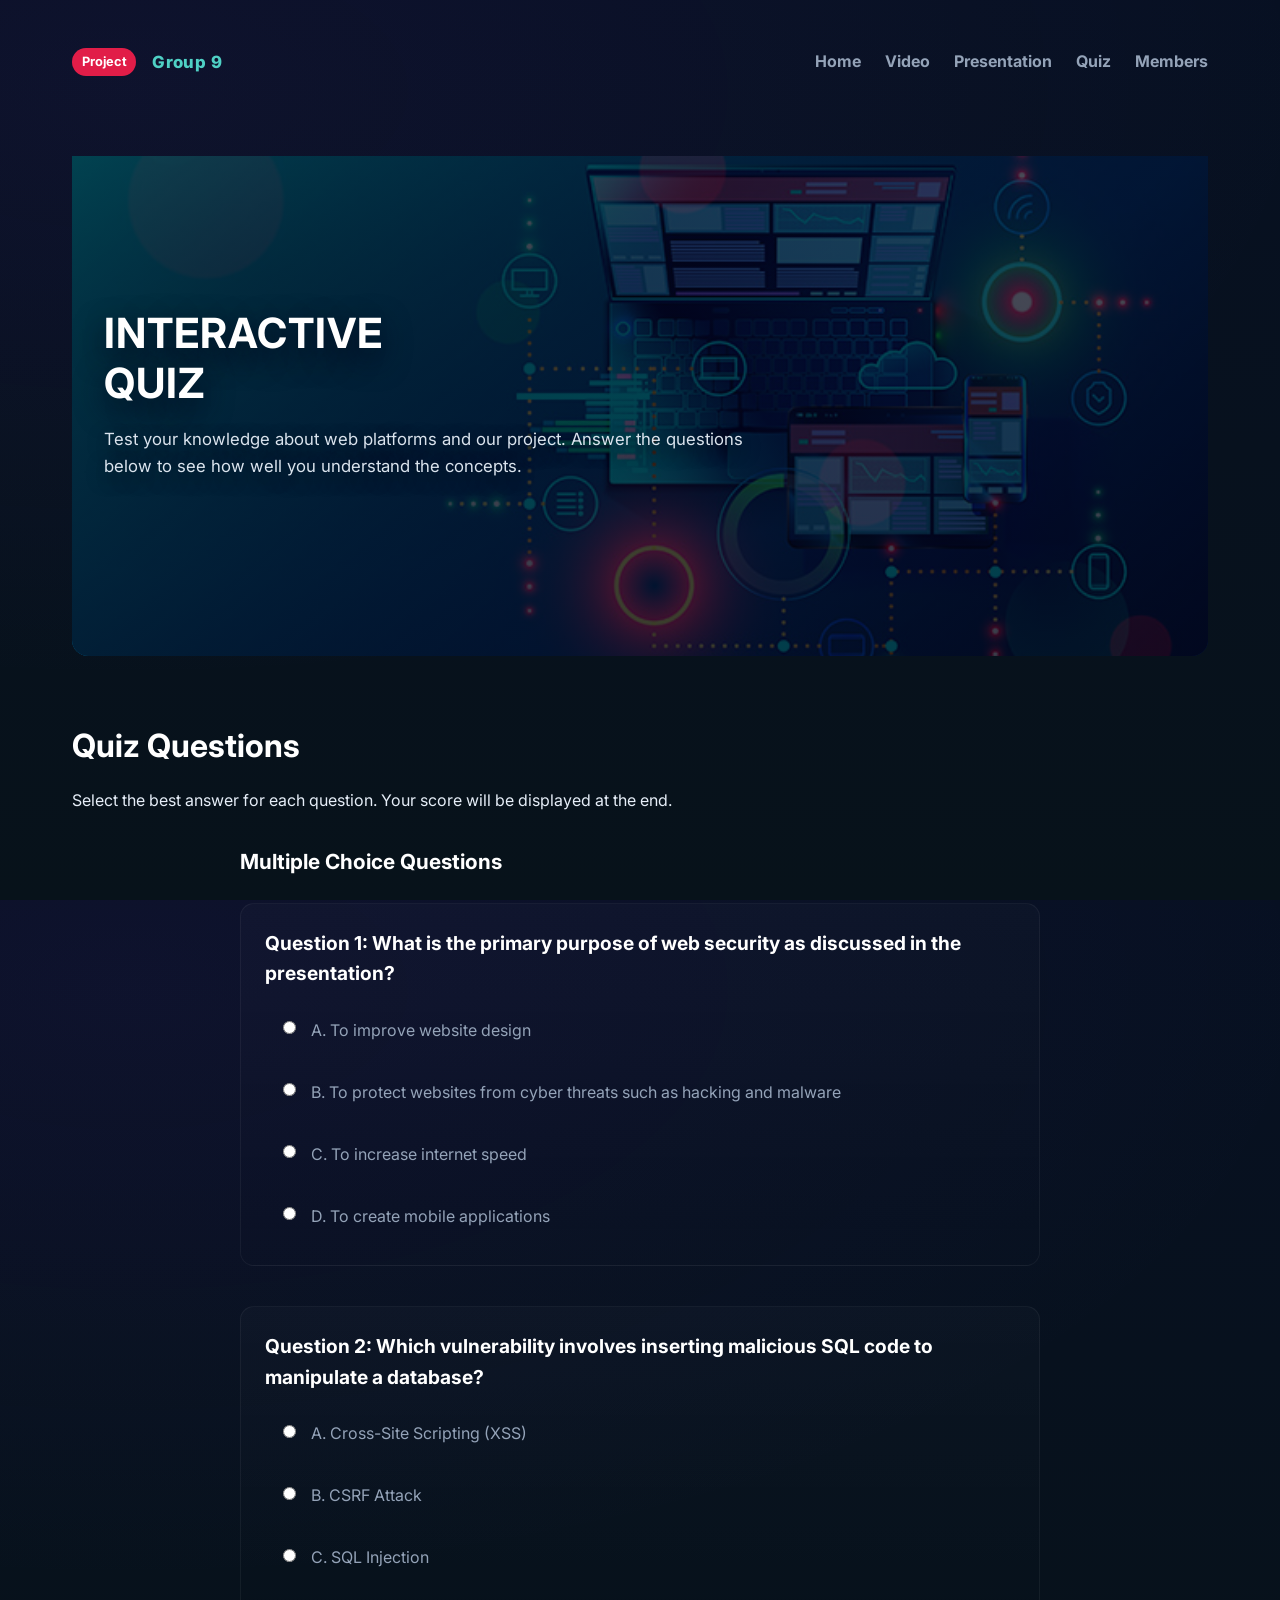
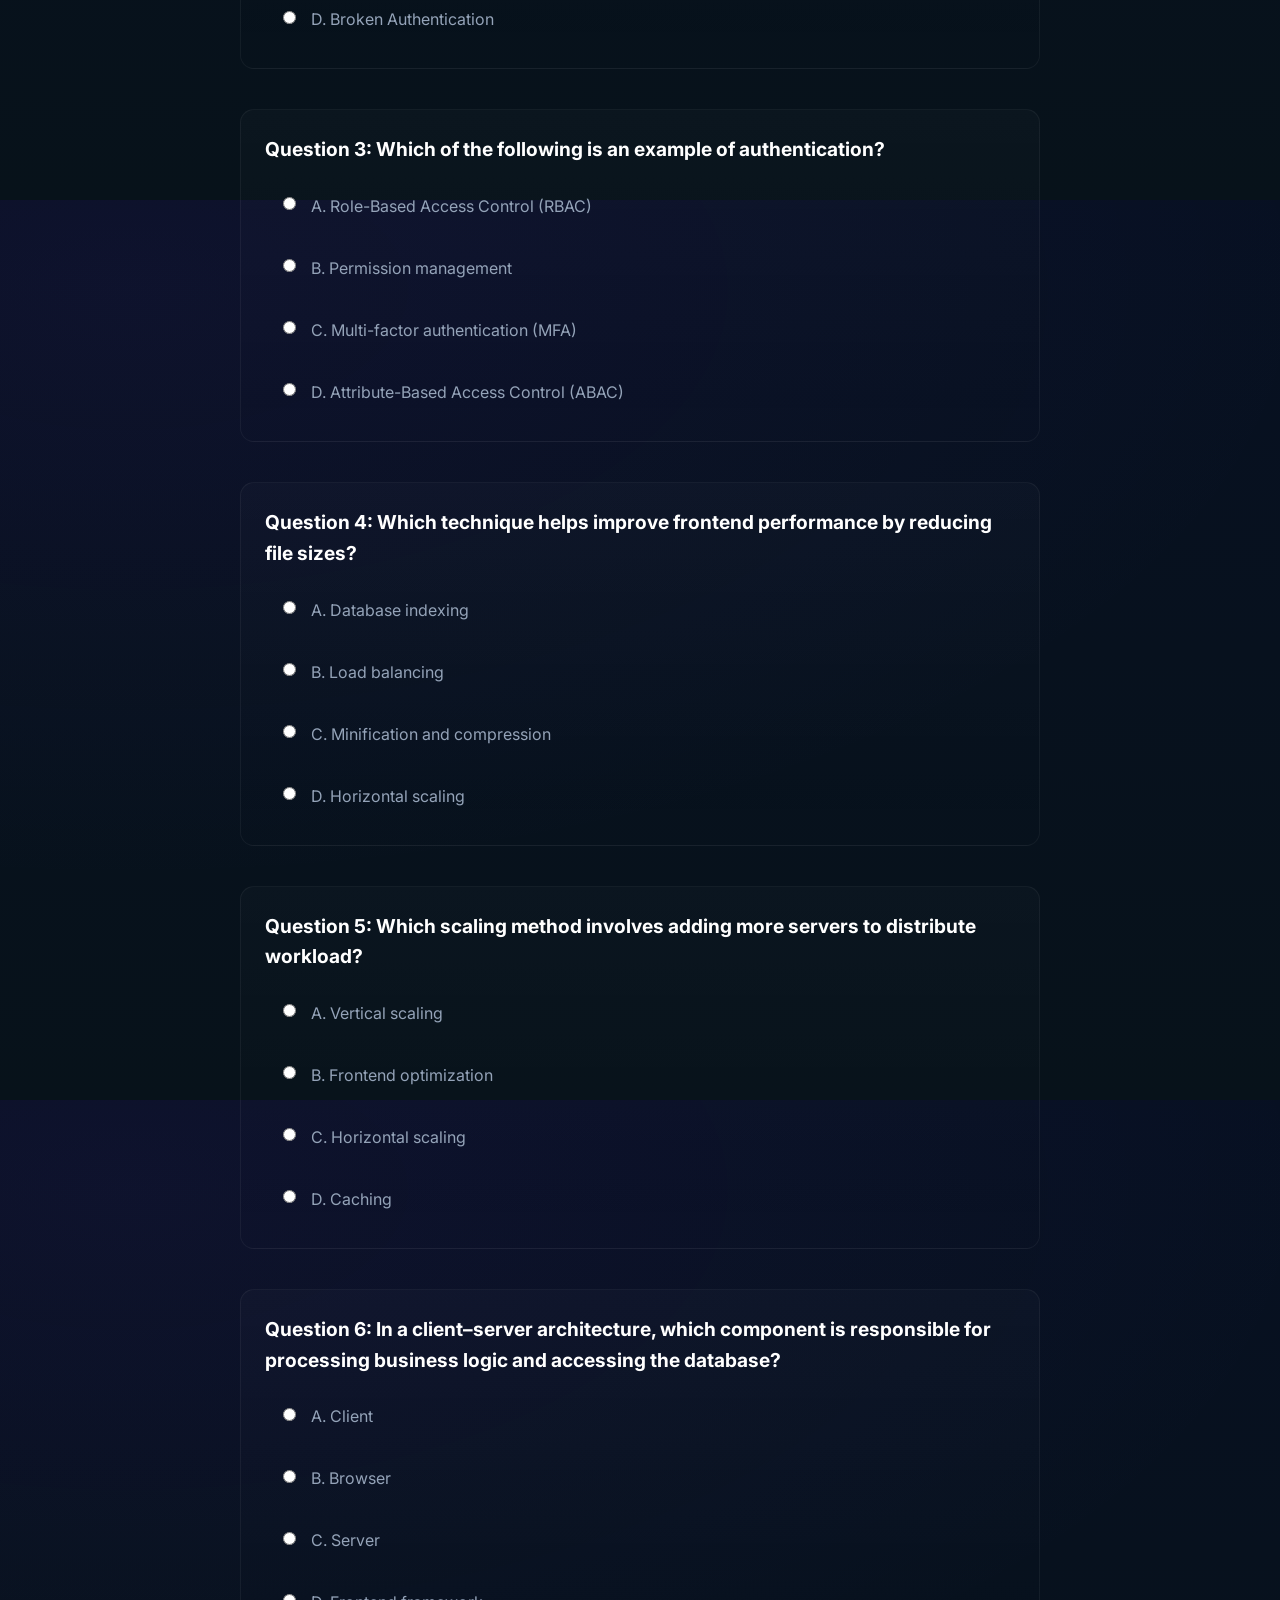
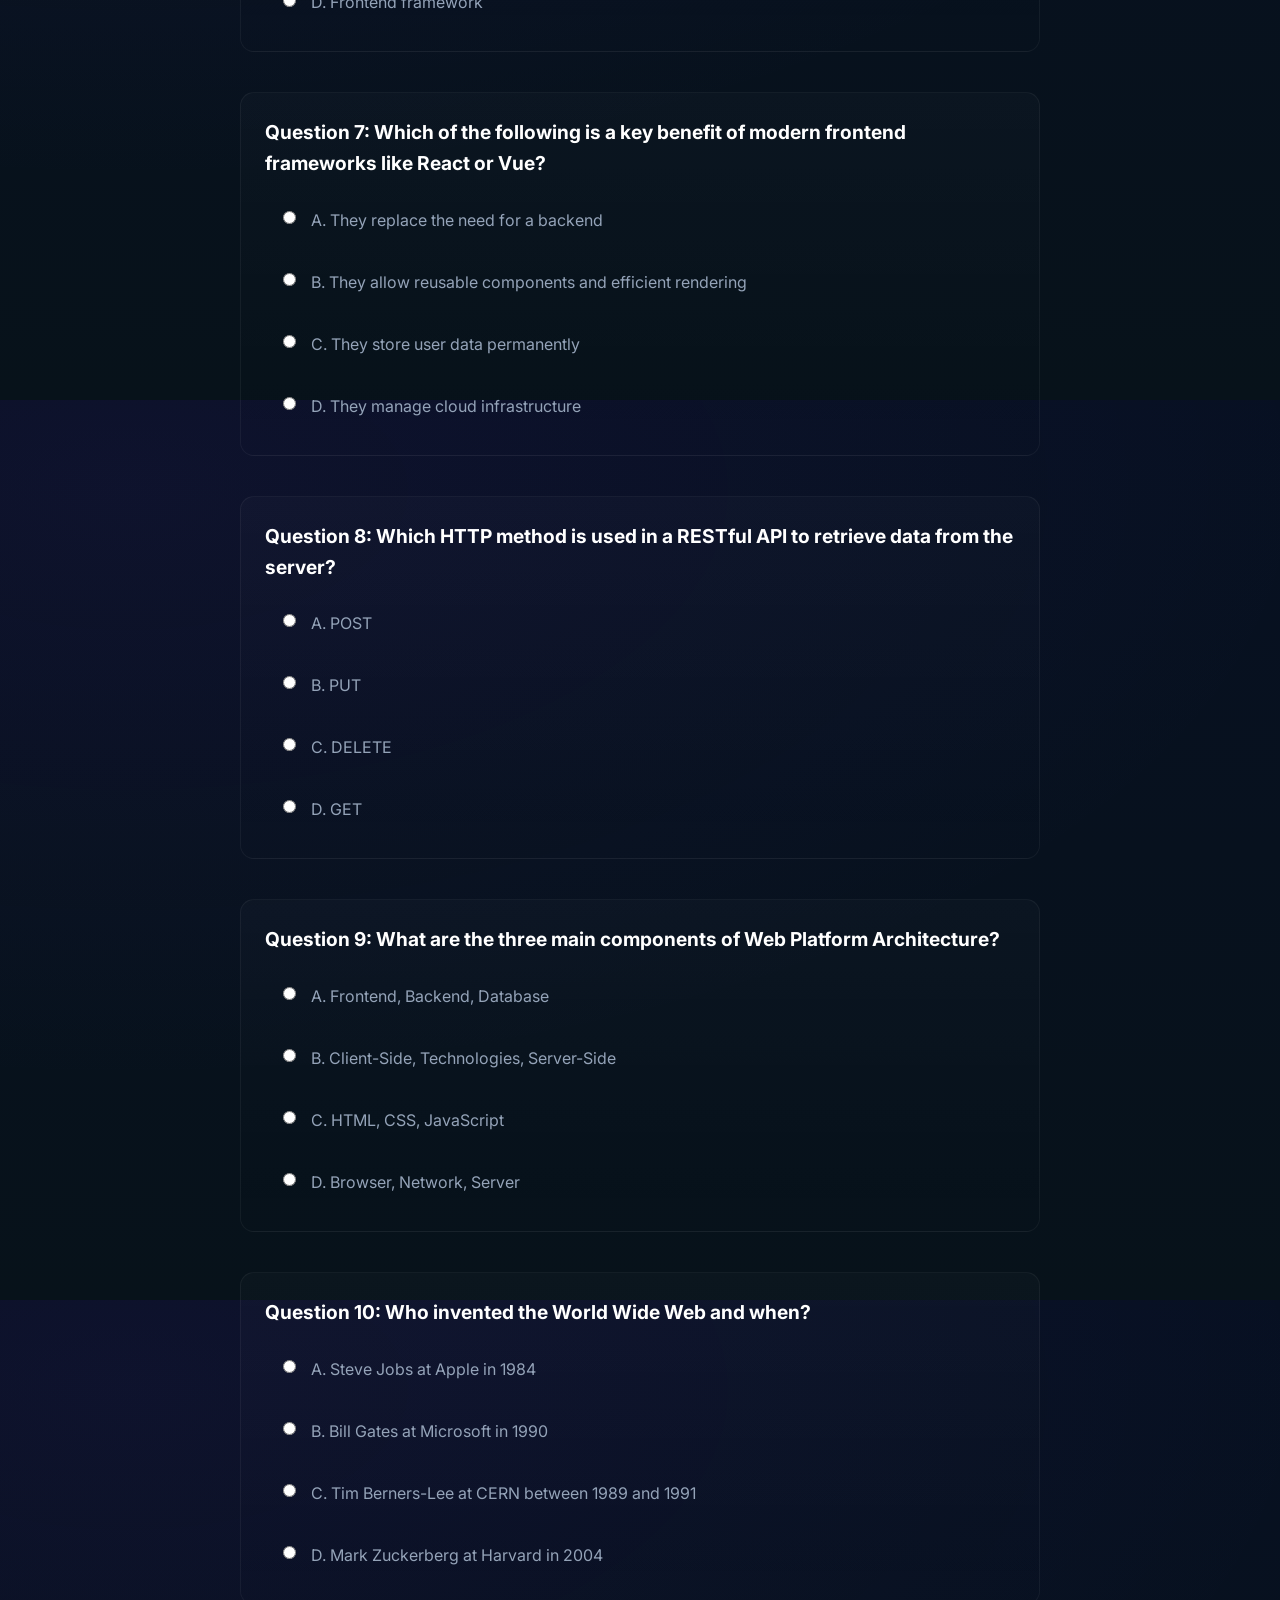
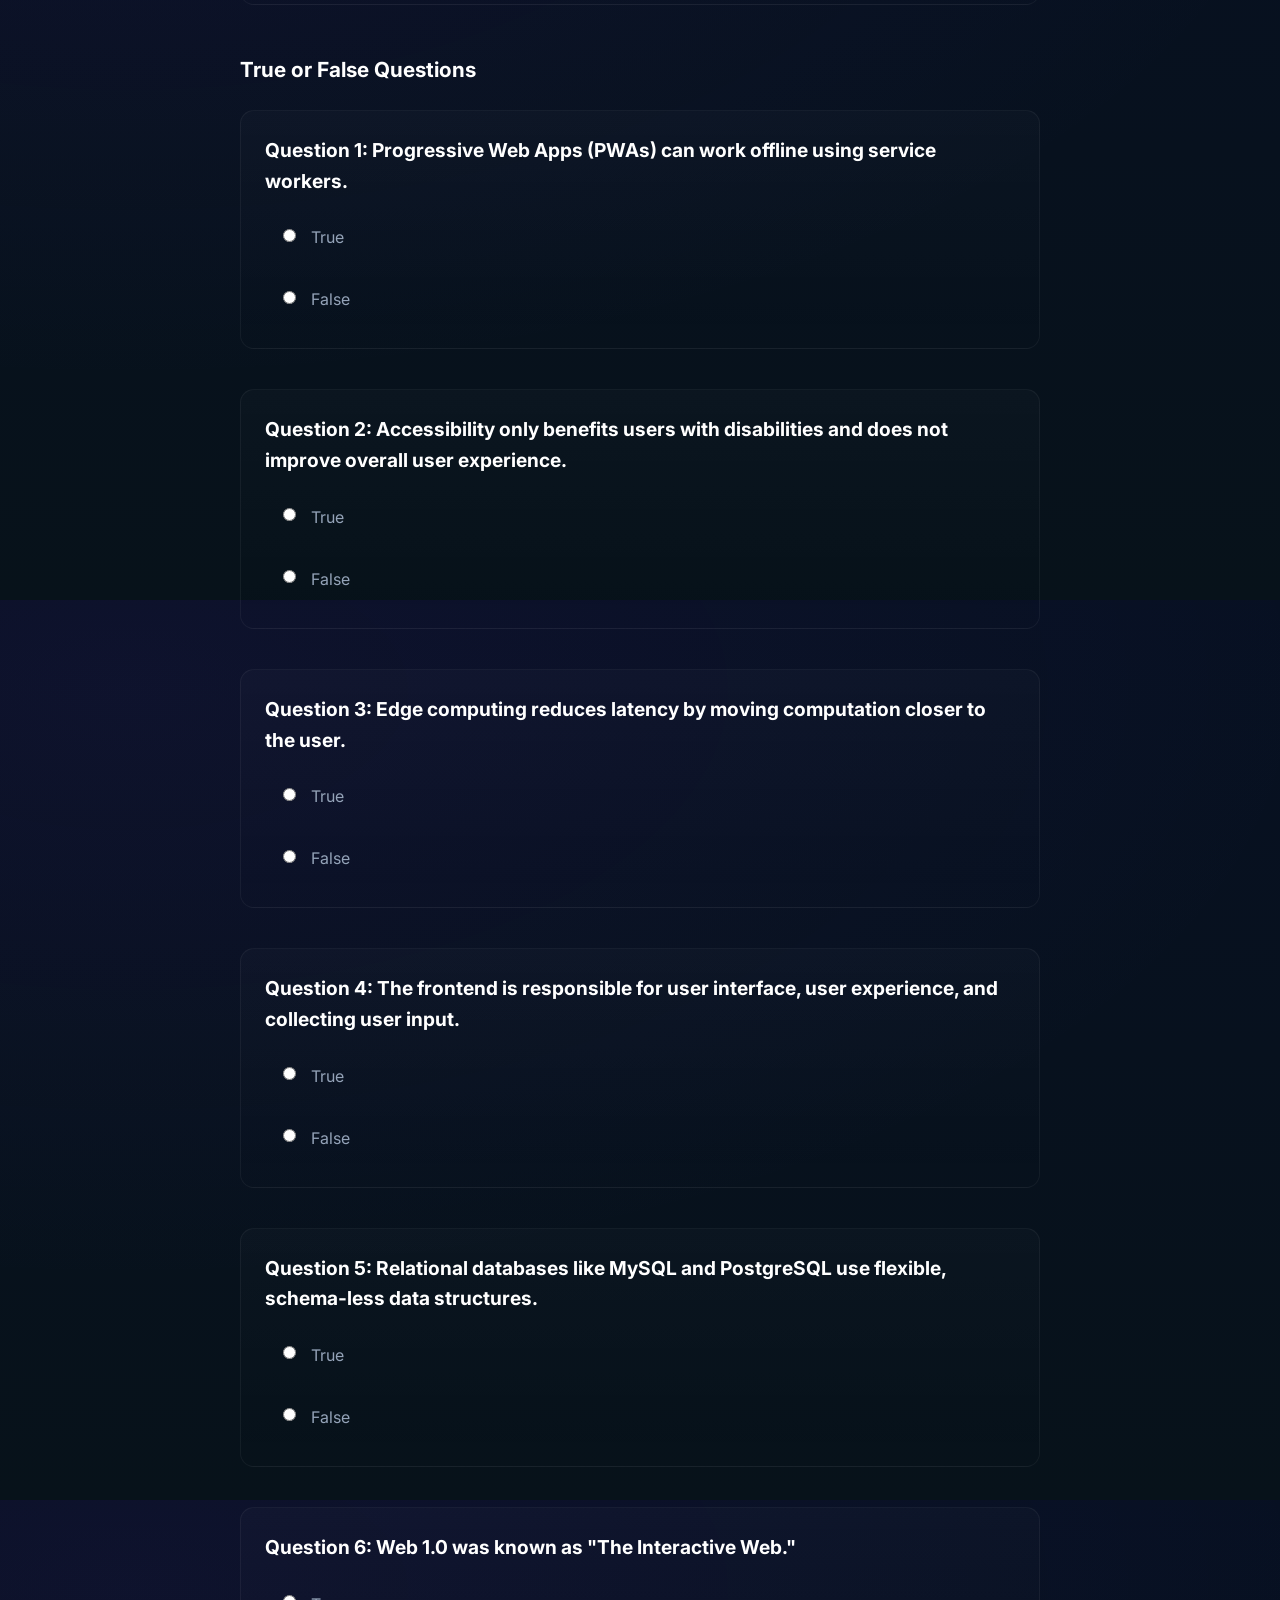
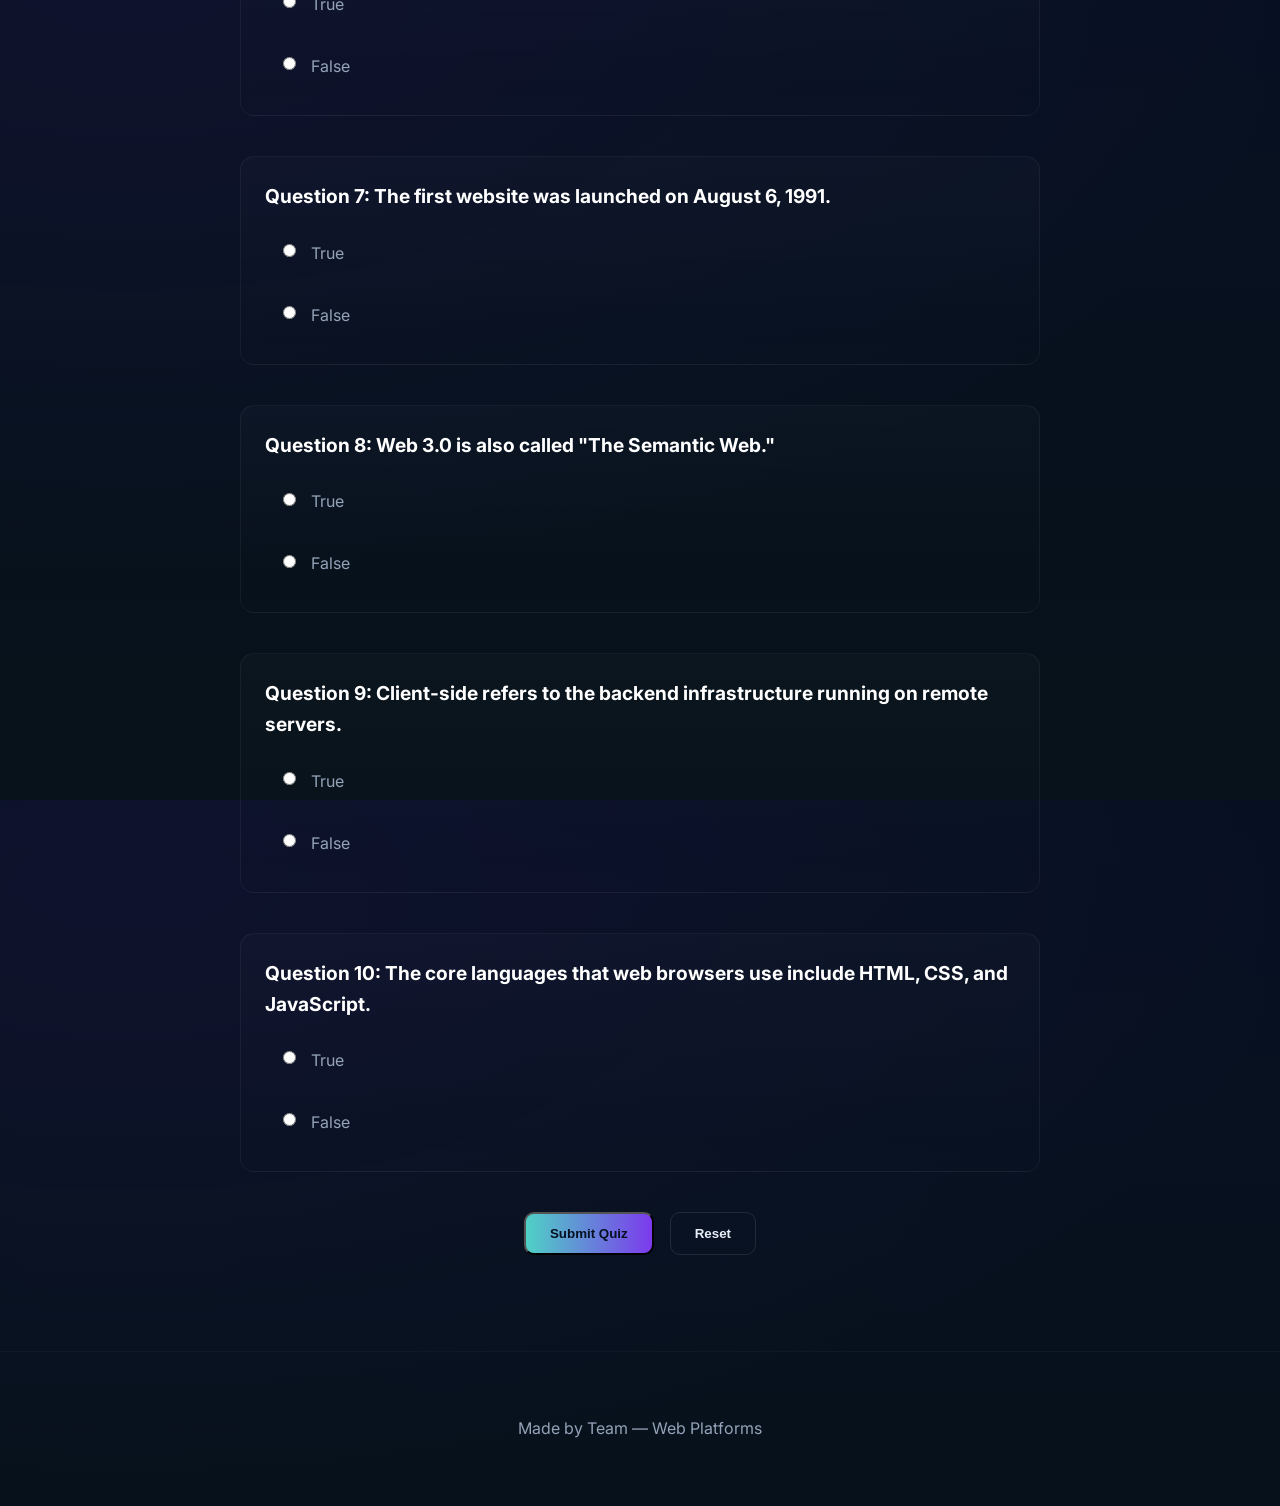
==== quiz.html @ ed0871a2 "Update homepage video" ====
<!doctype html>
<html lang="en">
<head>
  <meta charset="utf-8">
  <meta name="viewport" content="width=device-width,initial-scale=1">
  <title>Quiz — Web Platforms</title>
  <link href="https://fonts.googleapis.com/css2?family=Inter:wght@300;400;700;800&display=swap" rel="stylesheet">
  <link rel="stylesheet" href="style.css">
</head>
<body>
  <header class="topbar">
    <div class="container topbar-inner">
      <div class="brand">
        <span class="ribbon">Project</span>
        <div class="logo">Group 9</div>
      </div>
      <nav class="main-nav">
        <a href="index.html">Home</a>
        <a href="video.html">Video</a>
        <a href="report.html">Presentation</a>
        <a href="Quiz.html">Quiz</a>
        <a href="index.html#presentation">Members</a>
      </nav>
    </div>
  </header>

  <main class="container">
    <section class="hero" id="quiz">
      <div class="hero-overlay"></div>
      <div class="container hero-inner">
        <div class="hero-content">
          <h1>INTERACTIVE<br>QUIZ</h1>
          <p class="lead">Test your knowledge about web platforms and our project. Answer the questions below to see how well you understand the concepts.</p>
        </div>
      </div>
    </section>

    <section class="quiz-section container" style="padding:4rem 0">
      <h2>Quiz Questions</h2>
      <p class="muted">Select the best answer for each question. Your score will be displayed at the end.</p>

      <form id="quizForm" class="quiz-form">
        <h3 style="color:#fff;margin-bottom:1.5rem;font-size:1.3rem">Multiple Choice Questions</h3>
        
        <div class="quiz-question">
          <h3>Question 1: What is the primary purpose of web security as discussed in the presentation?</h3>
          <div class="quiz-options">
            <label class="quiz-option">
              <input type="radio" name="q1" value="a" required>
              <span>A. To improve website design</span>
            </label>
            <label class="quiz-option">
              <input type="radio" name="q1" value="b">
              <span>B. To protect websites from cyber threats such as hacking and malware</span>
            </label>
            <label class="quiz-option">
              <input type="radio" name="q1" value="c">
              <span>C. To increase internet speed</span>
            </label>
            <label class="quiz-option">
              <input type="radio" name="q1" value="d">
              <span>D. To create mobile applications</span>
            </label>
          </div>
        </div>

        <div class="quiz-question">
          <h3>Question 2: Which vulnerability involves inserting malicious SQL code to manipulate a database?</h3>
          <div class="quiz-options">
            <label class="quiz-option">
              <input type="radio" name="q2" value="a" required>
              <span>A. Cross-Site Scripting (XSS)</span>
            </label>
            <label class="quiz-option">
              <input type="radio" name="q2" value="b">
              <span>B. CSRF Attack</span>
            </label>
            <label class="quiz-option">
              <input type="radio" name="q2" value="c">
              <span>C. SQL Injection</span>
            </label>
            <label class="quiz-option">
              <input type="radio" name="q2" value="d">
              <span>D. Broken Authentication</span>
            </label>
          </div>
        </div>

        <div class="quiz-question">
          <h3>Question 3: Which of the following is an example of authentication?</h3>
          <div class="quiz-options">
            <label class="quiz-option">
              <input type="radio" name="q3" value="a" required>
              <span>A. Role-Based Access Control (RBAC)</span>
            </label>
            <label class="quiz-option">
              <input type="radio" name="q3" value="b">
              <span>B. Permission management</span>
            </label>
            <label class="quiz-option">
              <input type="radio" name="q3" value="c">
              <span>C. Multi-factor authentication (MFA)</span>
            </label>
            <label class="quiz-option">
              <input type="radio" name="q3" value="d">
              <span>D. Attribute-Based Access Control (ABAC)</span>
            </label>
          </div>
        </div>

        <div class="quiz-question">
          <h3>Question 4: Which technique helps improve frontend performance by reducing file sizes?</h3>
          <div class="quiz-options">
            <label class="quiz-option">
              <input type="radio" name="q4" value="a" required>
              <span>A. Database indexing</span>
            </label>
            <label class="quiz-option">
              <input type="radio" name="q4" value="b">
              <span>B. Load balancing</span>
            </label>
            <label class="quiz-option">
              <input type="radio" name="q4" value="c">
              <span>C. Minification and compression</span>
            </label>
            <label class="quiz-option">
              <input type="radio" name="q4" value="d">
              <span>D. Horizontal scaling</span>
            </label>
          </div>
        </div>

        <div class="quiz-question">
          <h3>Question 5: Which scaling method involves adding more servers to distribute workload?</h3>
          <div class="quiz-options">
            <label class="quiz-option">
              <input type="radio" name="q5" value="a" required>
              <span>A. Vertical scaling</span>
            </label>
            <label class="quiz-option">
              <input type="radio" name="q5" value="b">
              <span>B. Frontend optimization</span>
            </label>
            <label class="quiz-option">
              <input type="radio" name="q5" value="c">
              <span>C. Horizontal scaling</span>
            </label>
            <label class="quiz-option">
              <input type="radio" name="q5" value="d">
              <span>D. Caching</span>
            </label>
          </div>
        </div>

        <div class="quiz-question">
          <h3>Question 6: In a client–server architecture, which component is responsible for processing business logic and accessing the database?</h3>
          <div class="quiz-options">
            <label class="quiz-option">
              <input type="radio" name="q6" value="a" required>
              <span>A. Client</span>
            </label>
            <label class="quiz-option">
              <input type="radio" name="q6" value="b">
              <span>B. Browser</span>
            </label>
            <label class="quiz-option">
              <input type="radio" name="q6" value="c">
              <span>C. Server</span>
            </label>
            <label class="quiz-option">
              <input type="radio" name="q6" value="d">
              <span>D. Frontend framework</span>
            </label>
          </div>
        </div>

        <div class="quiz-question">
          <h3>Question 7: Which of the following is a key benefit of modern frontend frameworks like React or Vue?</h3>
          <div class="quiz-options">
            <label class="quiz-option">
              <input type="radio" name="q7" value="a" required>
              <span>A. They replace the need for a backend</span>
            </label>
            <label class="quiz-option">
              <input type="radio" name="q7" value="b">
              <span>B. They allow reusable components and efficient rendering</span>
            </label>
            <label class="quiz-option">
              <input type="radio" name="q7" value="c">
              <span>C. They store user data permanently</span>
            </label>
            <label class="quiz-option">
              <input type="radio" name="q7" value="d">
              <span>D. They manage cloud infrastructure</span>
            </label>
          </div>
        </div>

        <div class="quiz-question">
          <h3>Question 8: Which HTTP method is used in a RESTful API to retrieve data from the server?</h3>
          <div class="quiz-options">
            <label class="quiz-option">
              <input type="radio" name="q8" value="a" required>
              <span>A. POST</span>
            </label>
            <label class="quiz-option">
              <input type="radio" name="q8" value="b">
              <span>B. PUT</span>
            </label>
            <label class="quiz-option">
              <input type="radio" name="q8" value="c">
              <span>C. DELETE</span>
            </label>
            <label class="quiz-option">
              <input type="radio" name="q8" value="d">
              <span>D. GET</span>
            </label>
          </div>
        </div>

        <div class="quiz-question">
          <h3>Question 9: What are the three main components of Web Platform Architecture?</h3>
          <div class="quiz-options">
            <label class="quiz-option">
              <input type="radio" name="q9" value="a" required>
              <span>A. Frontend, Backend, Database</span>
            </label>
            <label class="quiz-option">
              <input type="radio" name="q9" value="b">
              <span>B. Client-Side, Technologies, Server-Side</span>
            </label>
            <label class="quiz-option">
              <input type="radio" name="q9" value="c">
              <span>C. HTML, CSS, JavaScript</span>
            </label>
            <label class="quiz-option">
              <input type="radio" name="q9" value="d">
              <span>D. Browser, Network, Server</span>
            </label>
          </div>
        </div>

        <div class="quiz-question">
          <h3>Question 10: Who invented the World Wide Web and when?</h3>
          <div class="quiz-options">
            <label class="quiz-option">
              <input type="radio" name="q10" value="a" required>
              <span>A. Steve Jobs at Apple in 1984</span>
            </label>
            <label class="quiz-option">
              <input type="radio" name="q10" value="b">
              <span>B. Bill Gates at Microsoft in 1990</span>
            </label>
            <label class="quiz-option">
              <input type="radio" name="q10" value="c">
              <span>C. Tim Berners-Lee at CERN between 1989 and 1991</span>
            </label>
            <label class="quiz-option">
              <input type="radio" name="q10" value="d">
              <span>D. Mark Zuckerberg at Harvard in 2004</span>
            </label>
          </div>
        </div>

        <h3 style="color:#fff;margin:3rem 0 1.5rem;font-size:1.3rem">True or False Questions</h3>

        <div class="quiz-question">
          <h3>Question 1: Progressive Web Apps (PWAs) can work offline using service workers.</h3>
          <div class="quiz-options">
            <label class="quiz-option">
              <input type="radio" name="tf1" value="true" required>
              <span>True</span>
            </label>
            <label class="quiz-option">
              <input type="radio" name="tf1" value="false">
              <span>False</span>
            </label>
          </div>
        </div>

        <div class="quiz-question">
          <h3>Question 2: Accessibility only benefits users with disabilities and does not improve overall user experience.</h3>
          <div class="quiz-options">
            <label class="quiz-option">
              <input type="radio" name="tf2" value="true" required>
              <span>True</span>
            </label>
            <label class="quiz-option">
              <input type="radio" name="tf2" value="false">
              <span>False</span>
            </label>
          </div>
        </div>

        <div class="quiz-question">
          <h3>Question 3: Edge computing reduces latency by moving computation closer to the user.</h3>
          <div class="quiz-options">
            <label class="quiz-option">
              <input type="radio" name="tf3" value="true" required>
              <span>True</span>
            </label>
            <label class="quiz-option">
              <input type="radio" name="tf3" value="false">
              <span>False</span>
            </label>
          </div>
        </div>

        <div class="quiz-question">
          <h3>Question 4: The frontend is responsible for user interface, user experience, and collecting user input.</h3>
          <div class="quiz-options">
            <label class="quiz-option">
              <input type="radio" name="tf4" value="true" required>
              <span>True</span>
            </label>
            <label class="quiz-option">
              <input type="radio" name="tf4" value="false">
              <span>False</span>
            </label>
          </div>
        </div>

        <div class="quiz-question">
          <h3>Question 5: Relational databases like MySQL and PostgreSQL use flexible, schema-less data structures.</h3>
          <div class="quiz-options">
            <label class="quiz-option">
              <input type="radio" name="tf5" value="true" required>
              <span>True</span>
            </label>
            <label class="quiz-option">
              <input type="radio" name="tf5" value="false">
              <span>False</span>
            </label>
          </div>
        </div>

        <div class="quiz-question">
          <h3>Question 6: Web 1.0 was known as "The Interactive Web."</h3>
          <div class="quiz-options">
            <label class="quiz-option">
              <input type="radio" name="tf6" value="true" required>
              <span>True</span>
            </label>
            <label class="quiz-option">
              <input type="radio" name="tf6" value="false">
              <span>False</span>
            </label>
          </div>
        </div>

        <div class="quiz-question">
          <h3>Question 7: The first website was launched on August 6, 1991.</h3>
          <div class="quiz-options">
            <label class="quiz-option">
              <input type="radio" name="tf7" value="true" required>
              <span>True</span>
            </label>
            <label class="quiz-option">
              <input type="radio" name="tf7" value="false">
              <span>False</span>
            </label>
          </div>
        </div>

        <div class="quiz-question">
          <h3>Question 8: Web 3.0 is also called "The Semantic Web."</h3>
          <div class="quiz-options">
            <label class="quiz-option">
              <input type="radio" name="tf8" value="true" required>
              <span>True</span>
            </label>
            <label class="quiz-option">
              <input type="radio" name="tf8" value="false">
              <span>False</span>
            </label>
          </div>
        </div>

        <div class="quiz-question">
          <h3>Question 9: Client-side refers to the backend infrastructure running on remote servers.</h3>
          <div class="quiz-options">
            <label class="quiz-option">
              <input type="radio" name="tf9" value="true" required>
              <span>True</span>
            </label>
            <label class="quiz-option">
              <input type="radio" name="tf9" value="false">
              <span>False</span>
            </label>
          </div>
        </div>

        <div class="quiz-question">
          <h3>Question 10: The core languages that web browsers use include HTML, CSS, and JavaScript.</h3>
          <div class="quiz-options">
            <label class="quiz-option">
              <input type="radio" name="tf10" value="true" required>
              <span>True</span>
            </label>
            <label class="quiz-option">
              <input type="radio" name="tf10" value="false">
              <span>False</span>
            </label>
          </div>
        </div>

        <div class="quiz-actions">
          <button type="submit" class="cta">Submit Quiz</button>
          <button type="reset" class="cta ghost">Reset</button>
        </div>
      </form>

      <div id="quizResults" class="quiz-results" style="display:none;margin-top:2rem;padding:1.5rem;background:linear-gradient(180deg,rgba(255,255,255,0.02),transparent);border-radius:14px;border:1px solid rgba(255,255,255,0.05)">
        <h3>Your Results</h3>
        <p id="scoreDisplay" class="muted" style="margin-bottom:2rem;font-size:1.2rem"></p>
        <div id="answerKey"></div>
      </div>
    </section>
  </main>

  <footer class="site-footer">
    <div class="container">
      <p>Made by Team — Web Platforms</p>
    </div>
  </footer>

  <script>
    document.getElementById('quizForm').addEventListener('submit', function(e) {
      e.preventDefault();
      
      const answers = {
        q1: document.querySelector('input[name="q1"]:checked')?.value,
        q2: document.querySelector('input[name="q2"]:checked')?.value,
        q3: document.querySelector('input[name="q3"]:checked')?.value,
        q4: document.querySelector('input[name="q4"]:checked')?.value,
        q5: document.querySelector('input[name="q5"]:checked')?.value,
        q6: document.querySelector('input[name="q6"]:checked')?.value,
        q7: document.querySelector('input[name="q7"]:checked')?.value,
        q8: document.querySelector('input[name="q8"]:checked')?.value,
        q9: document.querySelector('input[name="q9"]:checked')?.value,
        q10: document.querySelector('input[name="q10"]:checked')?.value,
        tf1: document.querySelector('input[name="tf1"]:checked')?.value,
        tf2: document.querySelector('input[name="tf2"]:checked')?.value,
        tf3: document.querySelector('input[name="tf3"]:checked')?.value,
        tf4: document.querySelector('input[name="tf4"]:checked')?.value,
        tf5: document.querySelector('input[name="tf5"]:checked')?.value,
        tf6: document.querySelector('input[name="tf6"]:checked')?.value,
        tf7: document.querySelector('input[name="tf7"]:checked')?.value,
        tf8: document.querySelector('input[name="tf8"]:checked')?.value,
        tf9: document.querySelector('input[name="tf9"]:checked')?.value,
        tf10: document.querySelector('input[name="tf10"]:checked')?.value
      };

      const correctAnswers = { 
        q1: 'b', q2: 'c', q3: 'c', q4: 'c', q5: 'c', 
        q6: 'c', q7: 'b', q8: 'd', q9: 'b', q10: 'c',
        tf1: 'true', tf2: 'false', tf3: 'true', tf4: 'true', tf5: 'false',
        tf6: 'false', tf7: 'true', tf8: 'true', tf9: 'false', tf10: 'true'
      };

      const answerLabels = {
        q1: { a: 'A. To improve website design', b: 'B. To protect websites from cyber threats such as hacking and malware', c: 'C. To increase internet speed', d: 'D. To create mobile applications' },
        q2: { a: 'A. Cross-Site Scripting (XSS)', b: 'B. CSRF Attack', c: 'C. SQL Injection', d: 'D. Broken Authentication' },
        q3: { a: 'A. Role-Based Access Control (RBAC)', b: 'B. Permission management', c: 'C. Multi-factor authentication (MFA)', d: 'D. Attribute-Based Access Control (ABAC)' },
        q4: { a: 'A. Database indexing', b: 'B. Load balancing', c: 'C. Minification and compression', d: 'D. Horizontal scaling' },
        q5: { a: 'A. Vertical scaling', b: 'B. Frontend optimization', c: 'C. Horizontal scaling', d: 'D. Caching' },
        q6: { a: 'A. Client', b: 'B. Browser', c: 'C. Server', d: 'D. Frontend framework' },
        q7: { a: 'A. They replace the need for a backend', b: 'B. They allow reusable components and efficient rendering', c: 'C. They store user data permanently', d: 'D. They manage cloud infrastructure' },
        q8: { a: 'A. POST', b: 'B. PUT', c: 'C. DELETE', d: 'D. GET' },
        q9: { a: 'A. Frontend, Backend, Database', b: 'B. Client-Side, Technologies, Server-Side', c: 'C. HTML, CSS, JavaScript', d: 'D. Browser, Network, Server' },
        q10: { a: 'A. Steve Jobs at Apple in 1984', b: 'B. Bill Gates at Microsoft in 1990', c: 'C. Tim Berners-Lee at CERN between 1989 and 1991', d: 'D. Mark Zuckerberg at Harvard in 2004' }
      };

      const questionTexts = {
        q1: 'What is the primary purpose of web security as discussed in the presentation?',
        q2: 'Which vulnerability involves inserting malicious SQL code to manipulate a database?',
        q3: 'Which of the following is an example of authentication?',
        q4: 'Which technique helps improve frontend performance by reducing file sizes?',
        q5: 'Which scaling method involves adding more servers to distribute workload?',
        q6: 'In a client–server architecture, which component is responsible for processing business logic and accessing the database?',
        q7: 'Which of the following is a key benefit of modern frontend frameworks like React or Vue?',
        q8: 'Which HTTP method is used in a RESTful API to retrieve data from the server?',
        q9: 'What are the three main components of Web Platform Architecture?',
        q10: 'Who invented the World Wide Web and when?',
        tf1: 'Progressive Web Apps (PWAs) can work offline using service workers.',
        tf2: 'Accessibility only benefits users with disabilities and does not improve overall user experience.',
        tf3: 'Edge computing reduces latency by moving computation closer to the user.',
        tf4: 'The frontend is responsible for user interface, user experience, and collecting user input.',
        tf5: 'Relational databases like MySQL and PostgreSQL use flexible, schema-less data structures.',
        tf6: 'Web 1.0 was known as "The Interactive Web."',
        tf7: 'The first website was launched on August 6, 1991.',
        tf8: 'Web 3.0 is also called "The Semantic Web."',
        tf9: 'Client-side refers to the backend infrastructure running on remote servers.',
        tf10: 'The core languages that web browsers use include HTML, CSS, and JavaScript.'
      };
      
      let score = 0;
      let total = Object.keys(correctAnswers).length;

      for (let q in correctAnswers) {
        if (answers[q] === correctAnswers[q]) {
          score++;
        }
      }

      const percentage = Math.round((score / total) * 100);
      const resultsDiv = document.getElementById('quizResults');
      const scoreDisplay = document.getElementById('scoreDisplay');
      const answerKeyDiv = document.getElementById('answerKey');
      
      scoreDisplay.textContent = `You scored ${score} out of ${total} (${percentage}%)`;
      
      // Build answer key
      let answerKeyHTML = '<h4 style="color:#fff;margin-top:2rem;margin-bottom:1rem;font-size:1.2rem">Answer Key</h4>';
      
      // Multiple choice questions
      answerKeyHTML += '<div style="margin-bottom:2rem"><h5 style="color:var(--accent);margin-bottom:1rem">Multiple Choice Questions</h5>';
      for (let i = 1; i <= 10; i++) {
        const qId = 'q' + i;
        const userAnswer = answers[qId];
        const correctAnswer = correctAnswers[qId];
        const isCorrect = userAnswer === correctAnswer;
        
        let userAnswerText = '';
        if (userAnswer) {
          userAnswerText = answerLabels[qId] ? answerLabels[qId][userAnswer] : userAnswer.toUpperCase();
        } else {
          userAnswerText = 'Not answered';
        }
        
        const correctAnswerText = answerLabels[qId] ? answerLabels[qId][correctAnswer] : correctAnswer.toUpperCase();
        
        answerKeyHTML += `
          <div class="answer-item" style="margin-bottom:1.5rem;padding:1rem;background:rgba(255,255,255,0.02);border-radius:8px;border-left:3px solid ${isCorrect ? '#4fd1c5' : '#e11d48'}">
            <div style="font-weight:700;color:#fff;margin-bottom:0.5rem">Question ${i}: ${questionTexts[qId]}</div>
            <div style="margin-bottom:0.5rem">
              <span style="color:${isCorrect ? '#4fd1c5' : '#e11d48'}">${isCorrect ? '✓' : '✗'}</span>
              <span style="color:var(--muted);margin-left:0.5rem">Your answer: ${userAnswerText}</span>
            </div>
            <div style="color:#4fd1c5">Correct answer: ${correctAnswerText}</div>
          </div>
        `;
      }
      answerKeyHTML += '</div>';
      
      // True/False questions
      answerKeyHTML += '<div><h5 style="color:var(--accent);margin-bottom:1rem">True or False Questions</h5>';
      for (let i = 1; i <= 10; i++) {
        const qId = 'tf' + i;
        const userAnswer = answers[qId];
        const correctAnswer = correctAnswers[qId];
        const isCorrect = userAnswer === correctAnswer;
        
        const userAnswerText = userAnswer ? (userAnswer === 'true' ? 'True' : 'False') : 'Not answered';
        const correctAnswerText = correctAnswer === 'true' ? 'True' : 'False';
        
        answerKeyHTML += `
          <div class="answer-item" style="margin-bottom:1.5rem;padding:1rem;background:rgba(255,255,255,0.02);border-radius:8px;border-left:3px solid ${isCorrect ? '#4fd1c5' : '#e11d48'}">
            <div style="font-weight:700;color:#fff;margin-bottom:0.5rem">Question ${i}: ${questionTexts[qId]}</div>
            <div style="margin-bottom:0.5rem">
              <span style="color:${isCorrect ? '#4fd1c5' : '#e11d48'}">${isCorrect ? '✓' : '✗'}</span>
              <span style="color:var(--muted);margin-left:0.5rem">Your answer: ${userAnswerText}</span>
            </div>
            <div style="color:#4fd1c5">Correct answer: ${correctAnswerText}</div>
          </div>
        `;
      }
      answerKeyHTML += '</div>';
      
      answerKeyDiv.innerHTML = answerKeyHTML;
      resultsDiv.style.display = 'block';
      resultsDiv.scrollIntoView({ behavior: 'smooth', block: 'nearest' });
    });
  </script>
  <script src="script.js"></script>
</body>
</html>
---- style.css ----
/* Modern, techy theme — extended for hero and cards */
:root{
  --bg:#0b1020;
  --card:#0f1724;
  --accent:#4fd1c5; /* teal */
  --accent-2:#7c3aed; /* purple */
  --muted:#94a3b8;
  --glass: rgba(255,255,255,0.04);
  --container:1200px;
}

*{box-sizing:border-box}
html,body{height:100%}
body{
  margin:0;
  font-family: 'Inter', system-ui, -apple-system, 'Segoe UI', Roboto, 'Helvetica Neue', Arial;
  background: radial-gradient(1200px 600px at 10% 10%, rgba(124,58,237,0.06), transparent), linear-gradient(180deg,#071022 0%, #07121a 100%);
  color:#e6eef8;
  -webkit-font-smoothing:antialiased;
  line-height:1.6;
}
.container{max-width:var(--container);margin:0 auto;padding:2rem 2rem}

/* Topbar */
.topbar{background:transparent;padding:1rem 0;position:relative;z-index:10}
.topbar-inner{display:flex;align-items:center;justify-content:space-between}
.brand{display:flex;align-items:center;gap:1rem}
.ribbon{background:#e11d48;color:#fff;padding:.25rem .6rem;border-radius:999px;font-weight:700;font-size:.8rem}
.logo{font-weight:800;letter-spacing:0.4px;font-size:1.05rem;color:var(--accent)}
.main-nav a{color:var(--muted);margin-left:1.25rem;text-decoration:none;font-weight:700}
.main-nav a.active{color:#fff}
.main-nav a:hover{color:var(--accent)}

/* Hero */
.hero{position:relative;padding:5rem 0;border-bottom-left-radius:16px;border-bottom-right-radius:16px;overflow:hidden;background-color:#052136;min-height:500px;display:flex;align-items:center}
/* background is handled by a pseudo element so we can flip it independently */
.hero::before{
  content: "";
  position:absolute;inset:0;z-index:0;
  background-image: url('assets/hero.jpg');
  background-size: cover;
  background-position: right center;
  transform: scaleX(-1); /* flip horizontally */
  transform-origin: center;
  filter: contrast(1.02) saturate(1.05);
}
/* stronger overlay for legibility on busy images */
.hero-overlay{position:absolute;inset:0;z-index:1;background:linear-gradient(180deg,rgba(2,6,23,0.72),rgba(2,6,23,0.78)), radial-gradient(600px 300px at 15% 25%, rgba(0,0,0,0.15), transparent)}
.hero-inner{position:relative;z-index:2;width:100%}
.hero-content{max-width:680px}
.hero h1{font-size:2.6rem;margin:0 0 1rem;letter-spacing:1px;color:#ffffff;text-shadow:0 10px 30px rgba(2,6,23,0.85);line-height:1.2}
.lead{color:rgba(230,238,248,0.95);margin-bottom:1.5rem;text-shadow:0 6px 18px rgba(2,6,23,0.6);font-size:1.05rem;line-height:1.6}
.hero-actions{display:flex;gap:1rem;flex-wrap:wrap}
.cta{display:inline-block;background:linear-gradient(90deg,var(--accent),var(--accent-2));padding:.75rem 1.5rem;border-radius:10px;color:#051021;text-decoration:none;font-weight:700;transition:transform 0.2s ease, box-shadow 0.2s ease}
.cta:hover{transform:translateY(-2px);box-shadow:0 8px 20px rgba(79,209,197,0.3)}
.cta.ghost{background:transparent;border:1px solid rgba(255,255,255,0.1);color:#e6eef8;transition:background 0.2s ease, border-color 0.2s ease}
.cta.ghost:hover{background:rgba(255,255,255,0.05);border-color:rgba(255,255,255,0.2)}

/* Add a subtle fade for very small devices */
@media (max-width:480px){.hero-overlay{background:linear-gradient(180deg,rgba(2,6,23,0.86),rgba(2,6,23,0.9))}}


/* Cards */
.cards-section{padding:4rem 0}
.cards-section h2{margin-top:0;margin-bottom:0.5rem;font-size:2rem;color:#fff}
.cards-section .muted{margin-bottom:2rem;display:block;font-size:1rem}
.cards-grid{display:grid;grid-template-columns:repeat(4,1fr);gap:1.5rem;margin-top:1.5rem}
.card-link{text-decoration:none;color:inherit;display:block}
.card{background:linear-gradient(180deg,rgba(255,255,255,0.02),transparent);border-radius:14px;overflow:hidden;border:1px solid rgba(255,255,255,0.05);box-shadow:0 8px 30px rgba(2,6,23,0.6);cursor:pointer;transition:transform .22s ease,box-shadow .22s ease}
.card:hover{transform:translateY(-6px);box-shadow:0 18px 40px rgba(2,6,23,0.7)}
.card-media{height:160px;background-size:cover;background-position:center}
.card-body{padding:1.25rem}
.card-body h3{margin:0 0 .5rem;color:#fff;font-size:1.1rem;font-weight:700}
.card-body .muted{color:var(--muted);font-size:.95rem;line-height:1.5;margin:0}
.card.highlight{border:1px solid rgba(255,214,56,0.2);box-shadow:0 8px 30px rgba(255,214,56,0.1)}

/* Members Section */
.members-section{padding:4rem 0}
.members-section h2{margin-top:0;margin-bottom:0.5rem;font-size:2rem;color:#fff}
.members-section .muted{margin-bottom:2rem;display:block;font-size:1rem}
.members-grid{display:grid;grid-template-columns:repeat(3,1fr);gap:2rem;margin-top:1.5rem}
.member-card{background:linear-gradient(180deg,rgba(255,255,255,0.02),transparent);border-radius:14px;overflow:hidden;border:1px solid rgba(255,255,255,0.05);box-shadow:0 8px 30px rgba(2,6,23,0.6);cursor:pointer;transition:transform .3s ease,box-shadow .3s ease,border-color .3s ease;text-align:center}
.member-card:hover{transform:translateY(-8px);box-shadow:0 18px 40px rgba(79,209,197,0.2);border-color:rgba(79,209,197,0.3)}
.member-image{width:100%;height:280px;overflow:hidden;position:relative}
.member-image img{width:100%;height:100%;object-fit:cover;transition:transform .3s ease}
.member-card:hover .member-image img{transform:scale(1.1)}
.member-info{padding:1.5rem}
.member-name{margin:0 0 0.5rem;color:#fff;font-size:1.2rem;font-weight:700}
.member-role{margin:0 0 0.5rem;color:var(--accent);font-size:1rem;font-weight:600}
.member-section{margin:0;color:var(--muted);font-size:0.95rem}

.site-footer{padding:1.25rem 0;border-top:1px solid rgba(255,255,255,0.03);text-align:center;color:var(--muted)}

/* Report slide styles used by report.html */
.slides{position:relative;max-width:1000px;margin:2rem auto}
.import-controls{display:flex;gap:.75rem;align-items:center;margin-bottom:.75rem}
.upload-btn{background:linear-gradient(90deg,var(--accent),var(--accent-2));color:#051021;padding:.5rem .85rem;border-radius:8px;cursor:pointer;font-weight:700}
/* single slide viewer (centered, buttons under) */
.slides-viewer{display:flex;flex-direction:column;gap:1.25rem;align-items:center;justify-content:center;margin-top:1.5rem}
.slide-frame{width:100%;max-width:1100px;min-height:520px;background:linear-gradient(180deg,rgba(255,255,255,0.02),rgba(255,255,255,0.008));padding:1.5rem;border-radius:14px;border:1px solid rgba(255,255,255,0.03);box-shadow:0 22px 70px rgba(2,6,23,0.6)}
.slide-frame .slide-inner{background:linear-gradient(180deg,#0a0f1a,rgba(2,6,23,0.3));padding:1.2rem;border-radius:10px;border:1px solid rgba(255,255,255,0.03)}
/* controls under the slide, centered */
.slide-controls{display:flex;gap:1rem;justify-content:center;align-items:center;margin-top:.8rem}
.slide-controls .btn{min-width:120px;padding:.75rem 1.1rem;border-radius:10px}
.slide-controls .btn{background:transparent;border:1px solid rgba(255,255,255,0.06)}
.slide-controls .btn.primary{background:linear-gradient(90deg,var(--accent),var(--accent-2));color:#051021;border:none}

.slide{display:block;padding:0;background:transparent;border-radius:6px;border:none}
.slide img.slide-image{width:100%;height:auto;border-radius:10px;display:block;margin-bottom:.85rem;box-shadow:0 18px 50px rgba(2,6,23,0.58)}
.slide h3{margin:.15rem 0 .35rem;color:var(--accent);font-size:1.15rem}
.slide .content{color:var(--muted);margin-top:0;padding:.6rem;border-radius:6px;border:1px dashed rgba(255,255,255,0.03);background:transparent}
.slide-meta{display:flex;align-items:center;justify-content:space-between;padding:.65rem .85rem;margin-top:.6rem;border-radius:8px;background:linear-gradient(90deg,rgba(255,255,255,0.01),transparent);border:1px solid rgba(255,255,255,0.02)}
.slide-meta .meta-text{display:flex;flex-direction:column;gap:.15rem}
.slide-meta .meta-controls{display:flex;gap:.6rem;align-items:center}
.slide-meta .title{font-weight:700;color:var(--accent)}
.slide-meta .desc{color:var(--muted);font-size:.95rem}
#slideIndicator{margin-left:0;color:var(--muted);font-weight:600}

/* tighten footer tip */
.site-footer{padding:1rem 0;border-top:1px solid rgba(255,255,255,0.03);text-align:center;color:var(--muted)}

@media (max-width:900px){.slides-viewer{flex-direction:column}.slide-controls{flex-direction:row;justify-content:center;width:auto}.slide-controls .btn{min-width:64px}.slide-frame{max-width:100%;min-height:320px}}
/* Modal for practice questions */
.modal{position:fixed;inset:0;display:flex;align-items:center;justify-content:center;background:rgba(2,6,23,0.6);visibility:hidden;opacity:0;transition:opacity .18s ease,visibility .18s ease}
.modal.open{visibility:visible;opacity:1}
.modal-content{background:linear-gradient(180deg,#061122,#071026);padding:1.25rem;border-radius:10px;max-width:720px;width:100%;color:#e6eef8;border:1px solid rgba(255,255,255,0.04)}
.modal-close{position:absolute;right:1rem;top:1rem;background:transparent;border:none;color:var(--muted);font-size:1.1rem;cursor:pointer}

@media (max-width:900px){.slides-grid{grid-template-columns:1fr}.slides-col{max-height:none}}

/* Thumbnails and small extras for report slides */
.thumbs{display:flex;gap:.5rem;flex-wrap:wrap;margin-top:.6rem}
.thumbs button{border:none;background:transparent;padding:0;border-radius:6px;cursor:pointer;opacity:.85;border:1px solid rgba(255,255,255,0.03)}
.thumbs button.active{outline:3px solid rgba(79,209,197,0.12);opacity:1}
.thumbs img{width:84px;height:56px;object-fit:cover;border-radius:6px;display:block}
.slide-counter{font-size:.95rem;color:var(--muted);align-self:center}

.btn.active, .btn.autoplay-active{background:linear-gradient(90deg,var(--accent),var(--accent-2));color:#051021;border:none}

/* Quiz Styles */
.quiz-section{padding:4rem 0}
.quiz-section h2{margin-top:0;margin-bottom:0.5rem;font-size:2rem;color:#fff}
.quiz-section .muted{margin-bottom:2rem;display:block;font-size:1rem}
.quiz-form{max-width:800px;margin:0 auto}
.quiz-question{margin-bottom:2.5rem;padding:1.5rem;background:linear-gradient(180deg,rgba(255,255,255,0.02),transparent);border-radius:14px;border:1px solid rgba(255,255,255,0.05)}
.quiz-question h3{margin:0 0 1rem;color:#fff;font-size:1.2rem;font-weight:700}
.quiz-options{display:flex;flex-direction:column;gap:0.75rem}
.quiz-option{display:flex;align-items:flex-start;gap:0.75rem;padding:0.75rem;border-radius:8px;cursor:pointer;transition:background 0.2s ease;border:1px solid transparent}
.quiz-option:hover{background:rgba(255,255,255,0.03);border-color:rgba(79,209,197,0.2)}
.quiz-option input[type="radio"]{margin-top:0.2rem;cursor:pointer;accent-color:var(--accent)}
.quiz-option span{color:var(--muted);line-height:1.5;flex:1}
.quiz-option input[type="radio"]:checked + span{color:#fff;font-weight:600}
.quiz-actions{display:flex;gap:1rem;justify-content:center;margin-top:2rem}
.quiz-results h3{margin:0 0 0.5rem;color:var(--accent);font-size:1.3rem}
.quiz-results p{color:var(--muted);font-size:1.1rem;margin:0}

@media (max-width:1100px){
  .cards-grid{grid-template-columns:repeat(2,1fr)}
  .members-grid{grid-template-columns:repeat(2,1fr)}
} 
@media (max-width:700px){
  .main-nav{display:none}
  .hero{padding:3rem 0;min-height:400px}
  .hero h1{font-size:1.8rem;line-height:1.3}
  .hero .lead{font-size:0.95rem}
  .cards-grid{grid-template-columns:1fr}
  .members-grid{grid-template-columns:1fr}
  .container{padding:1.5rem}
  .cards-section{padding:3rem 0}
  .members-section{padding:3rem 0}
  .member-image{height:240px}
  .hero-actions{flex-direction:column}
  .hero-actions .cta{width:100%;text-align:center}
}
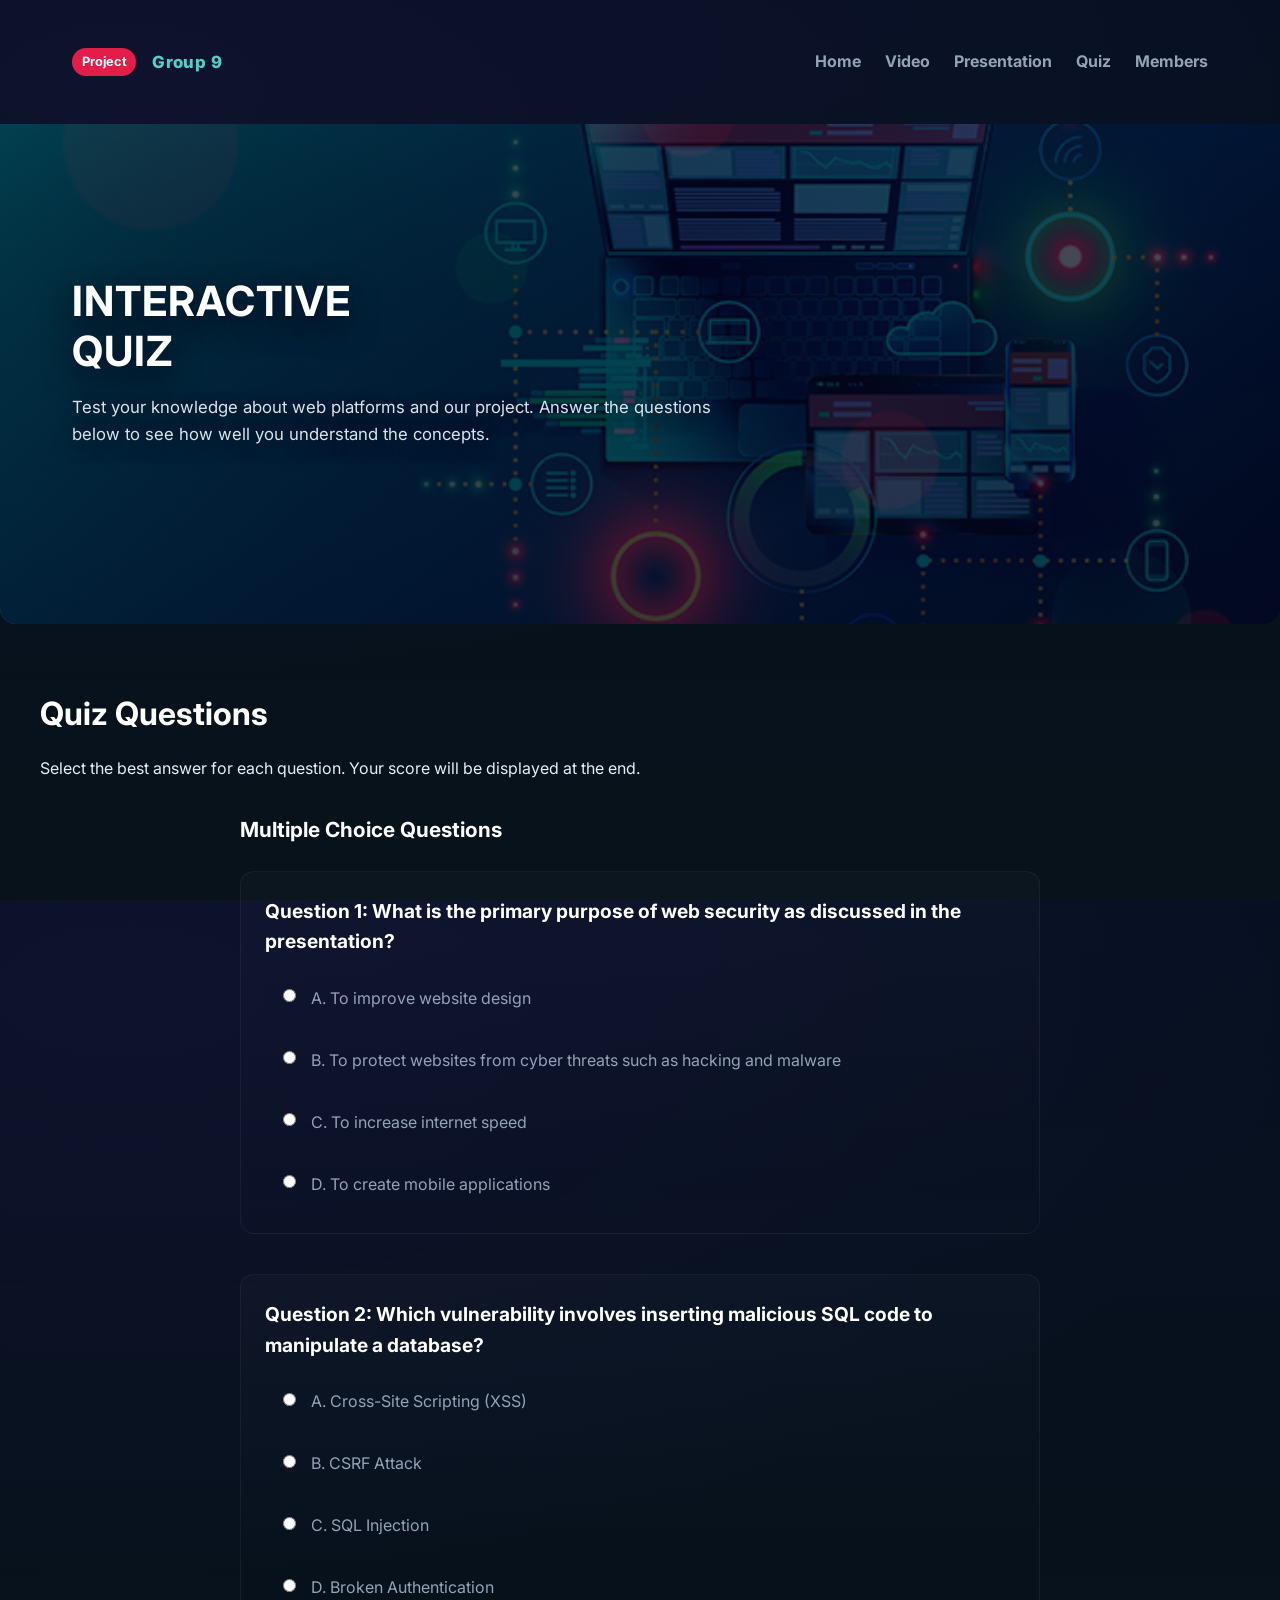
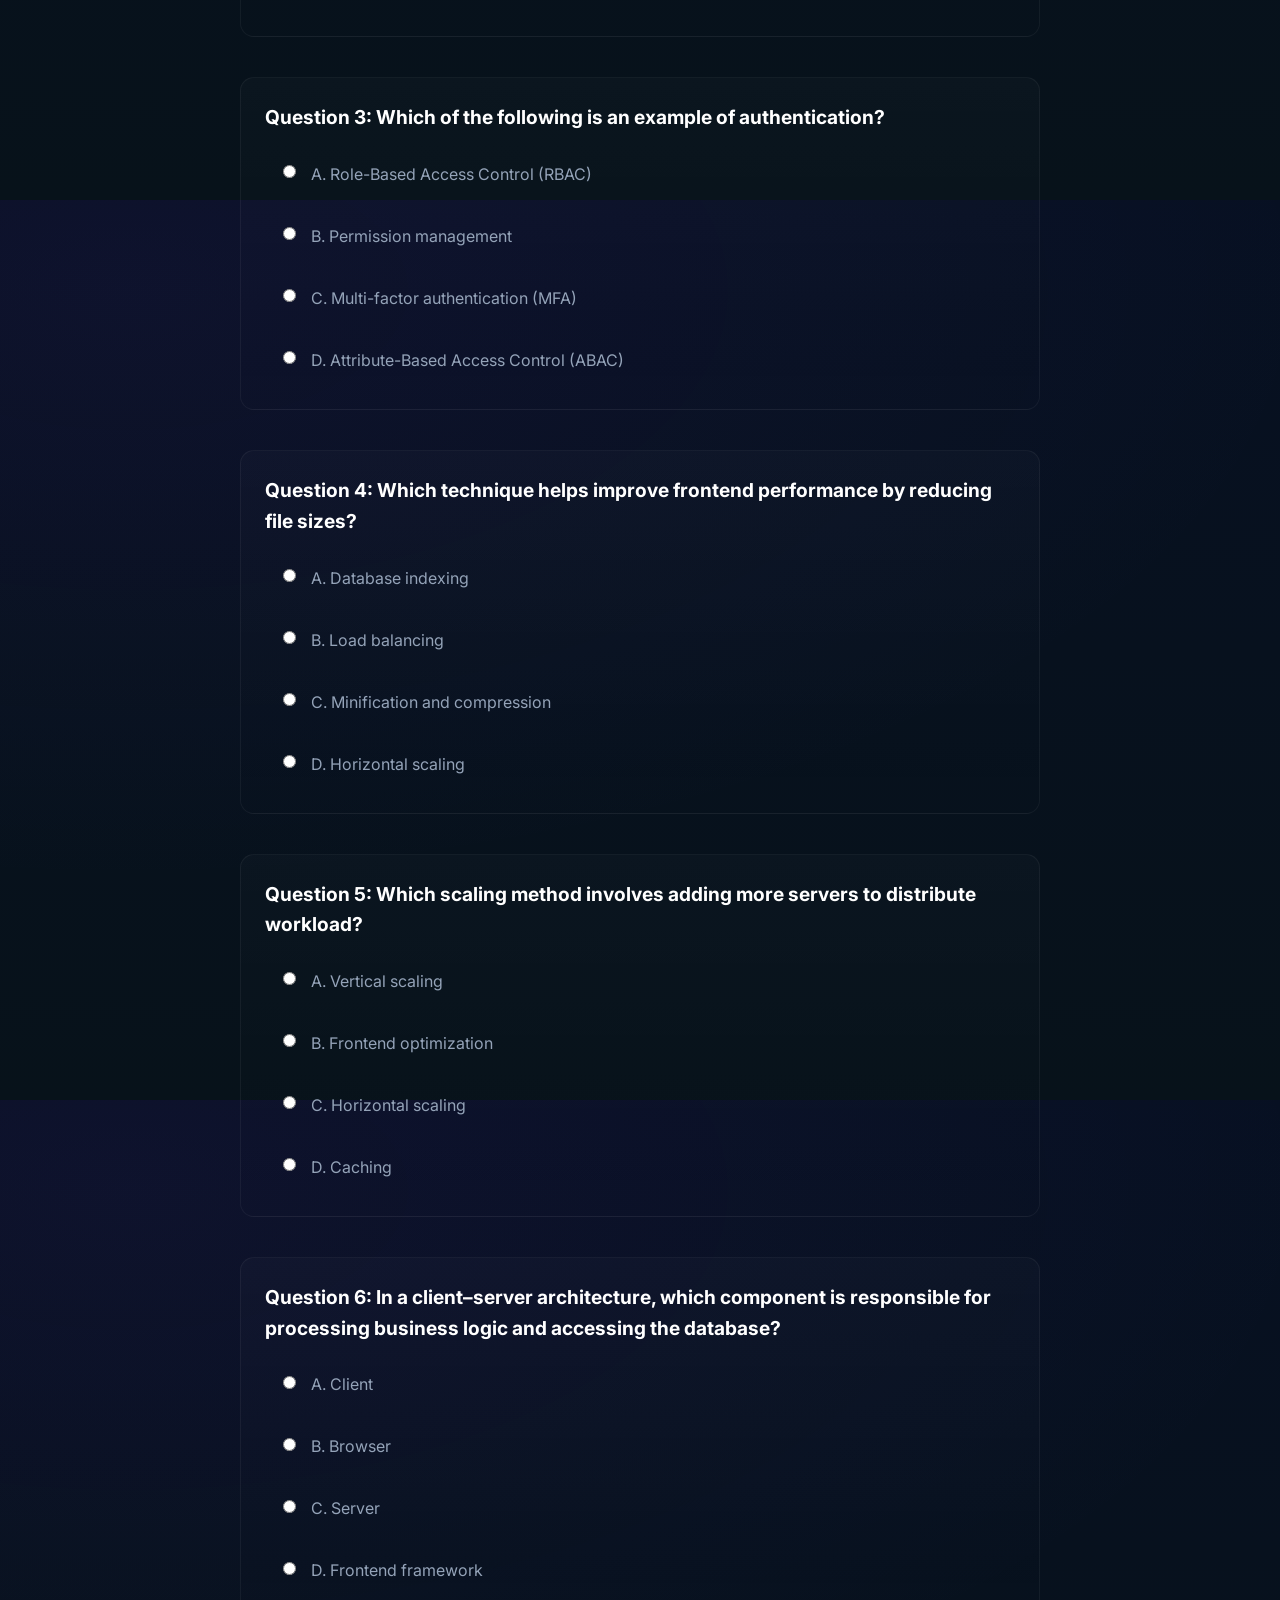
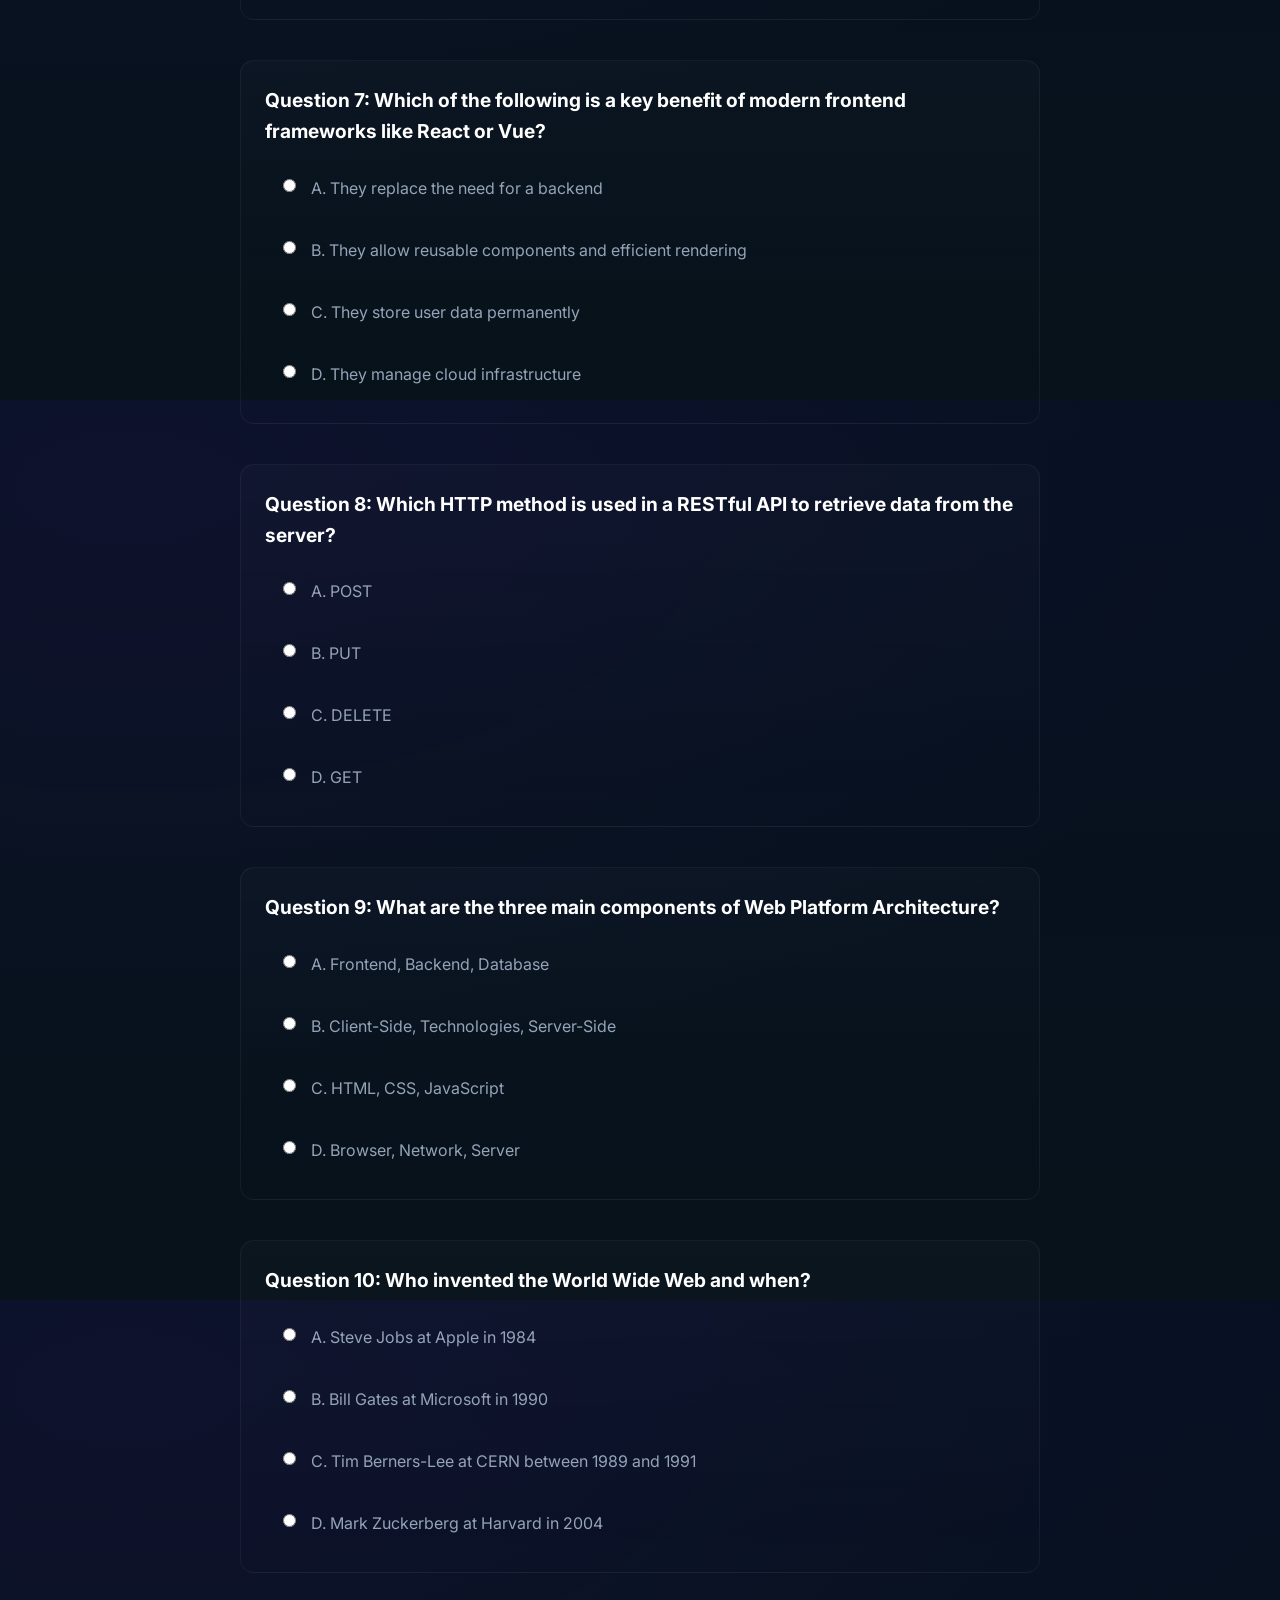
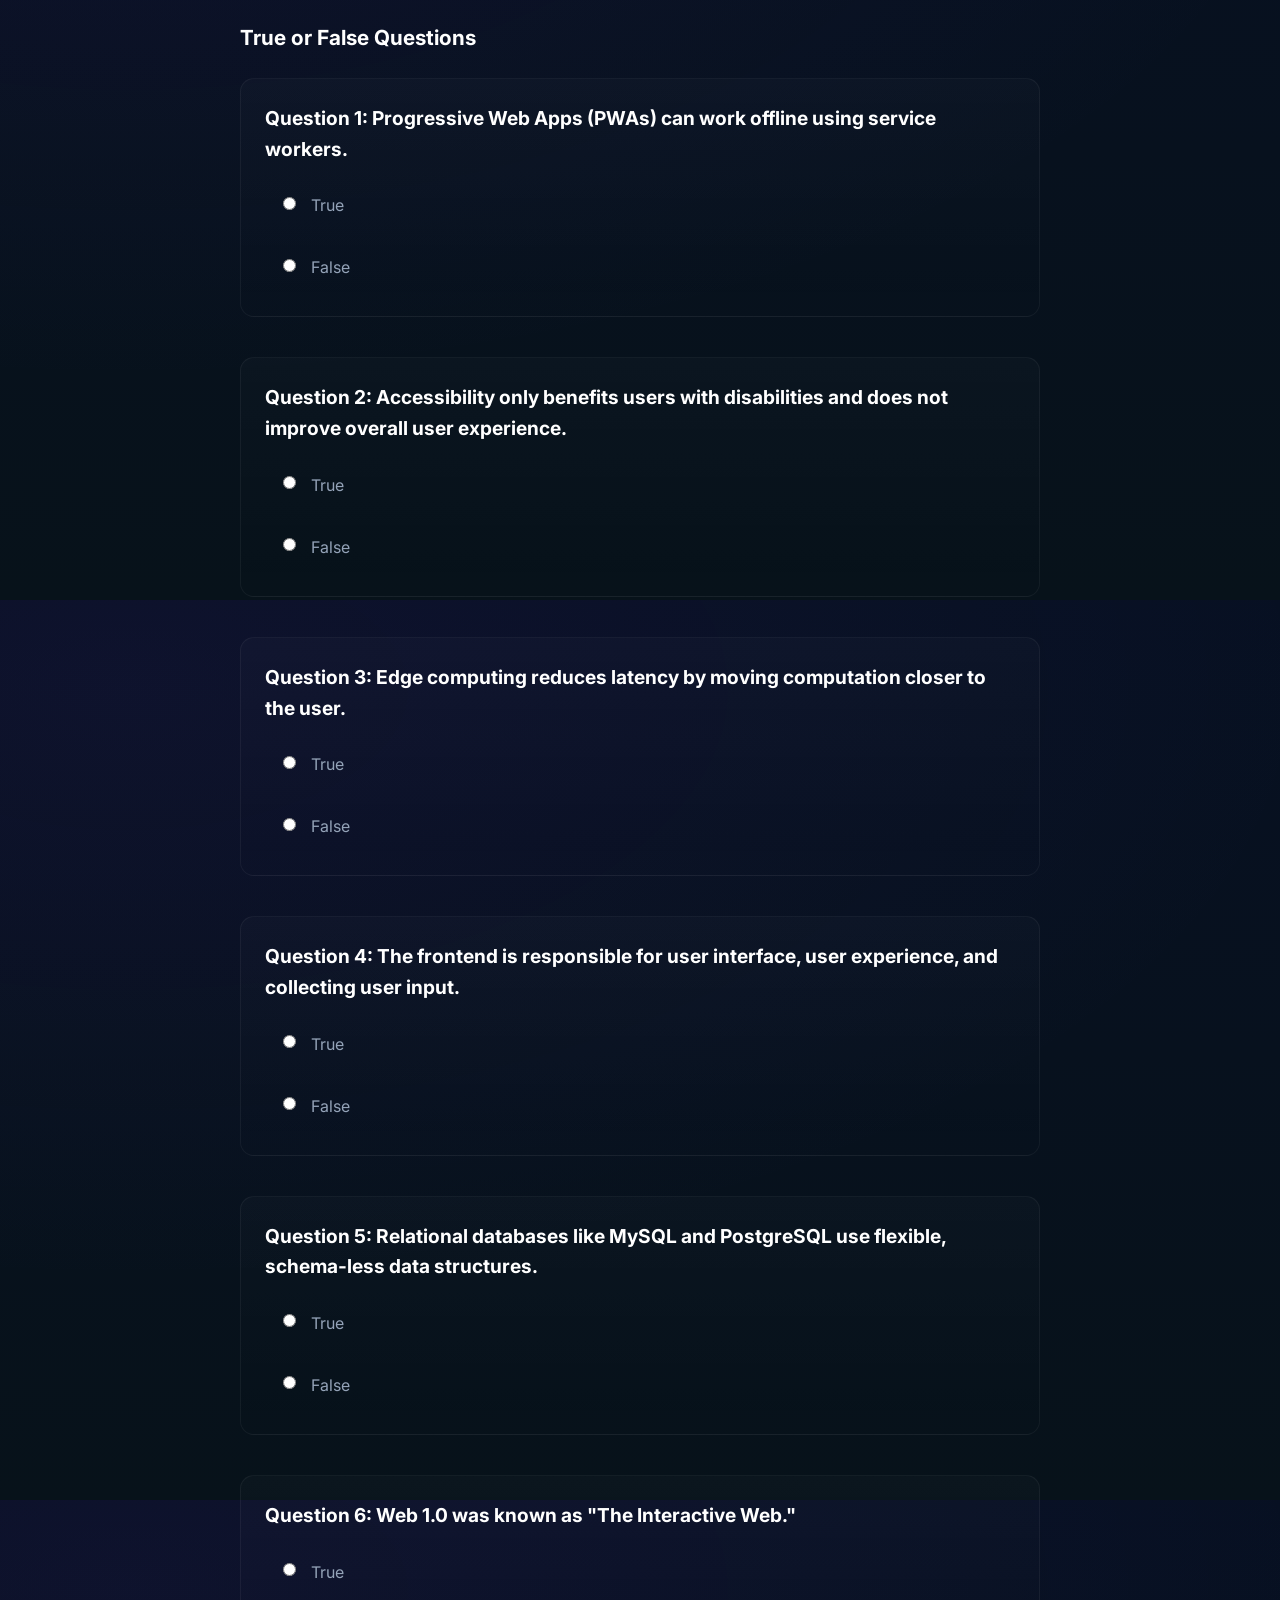
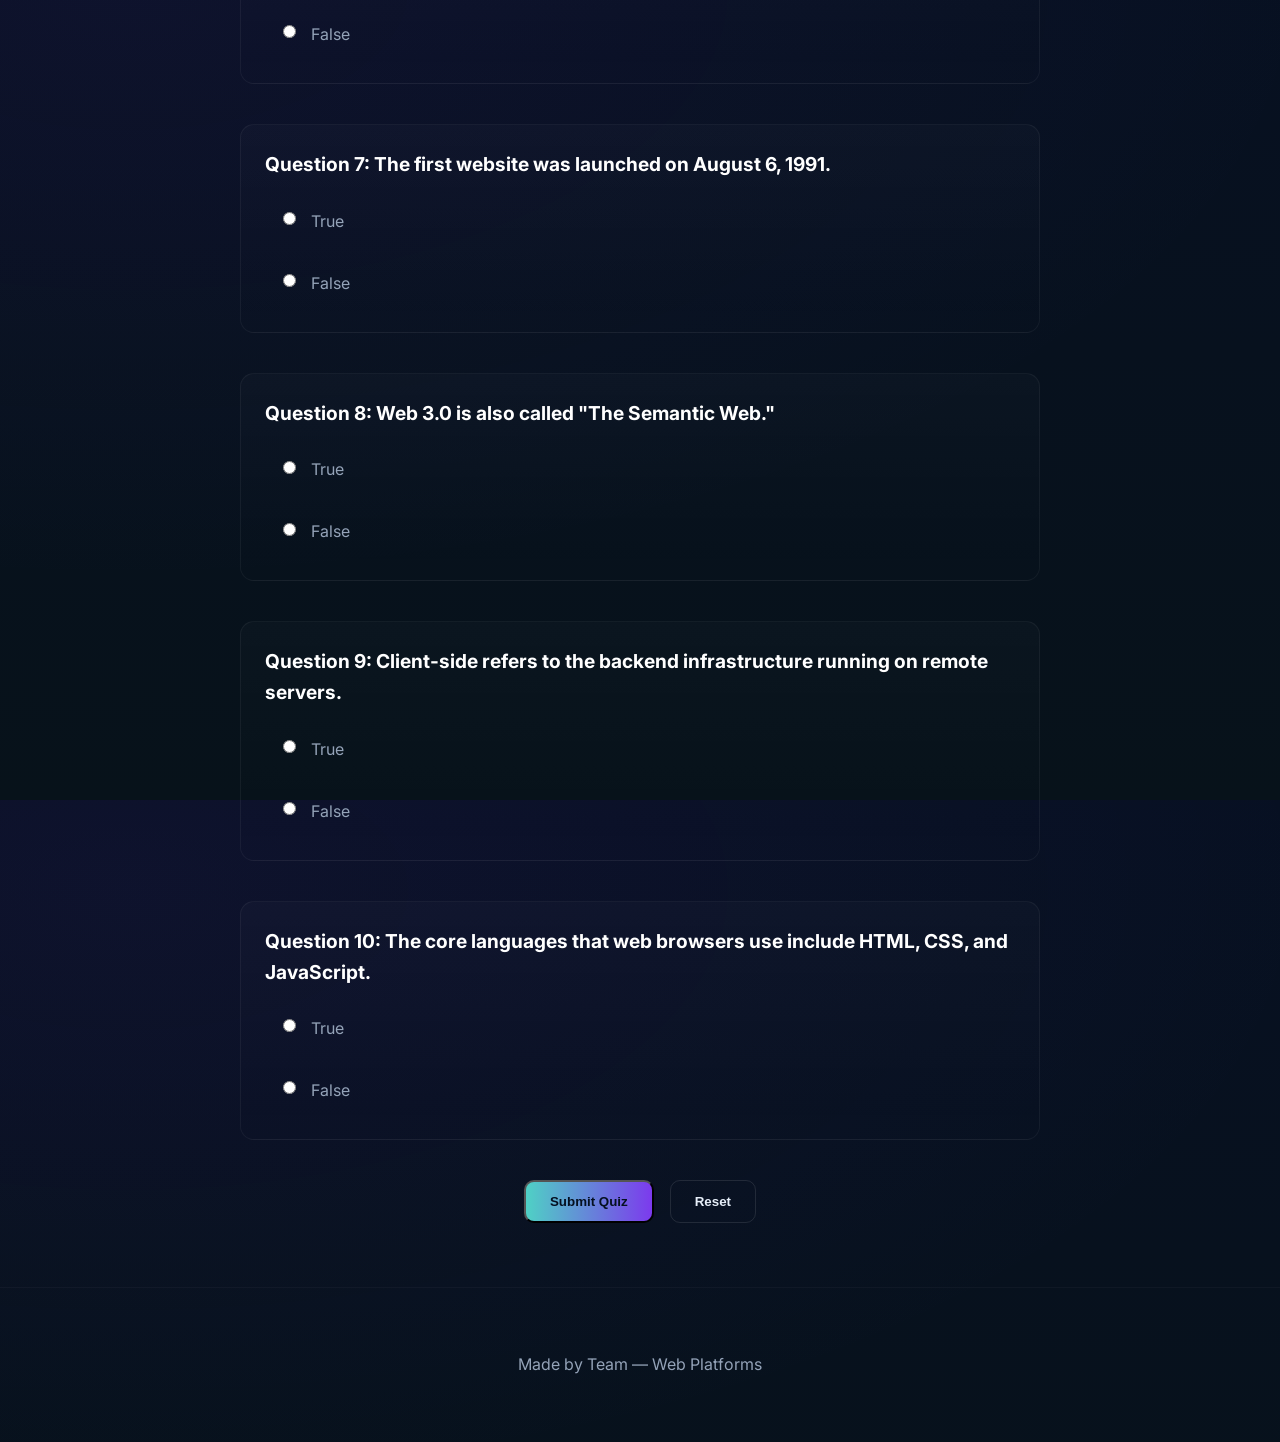
==== commit 37de955f: "Update project files" ====
--- a/quiz.html
+++ b/quiz.html
@@ -24,7 +24,7 @@
     </div>
   </header>
 
-  <main class="container">
+  <main>
     <section class="hero" id="quiz">
       <div class="hero-overlay"></div>
       <div class="container hero-inner">
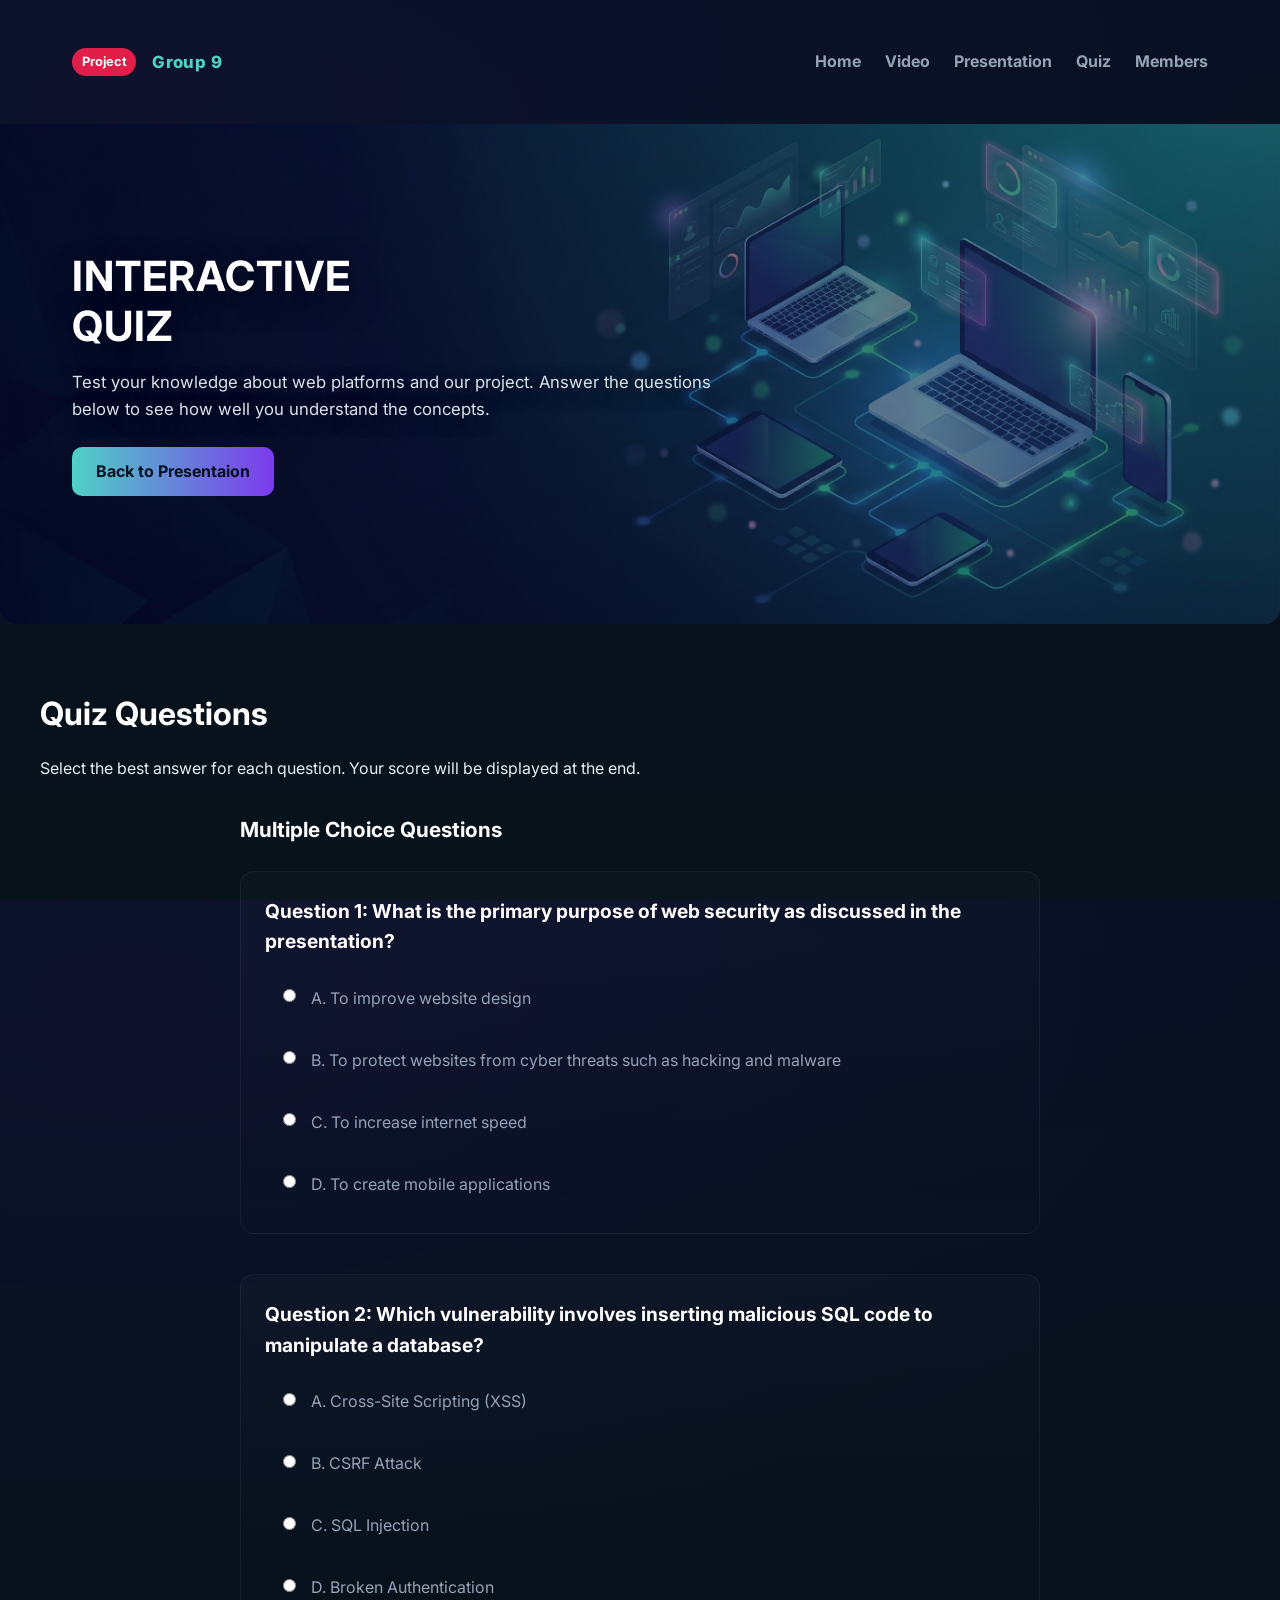
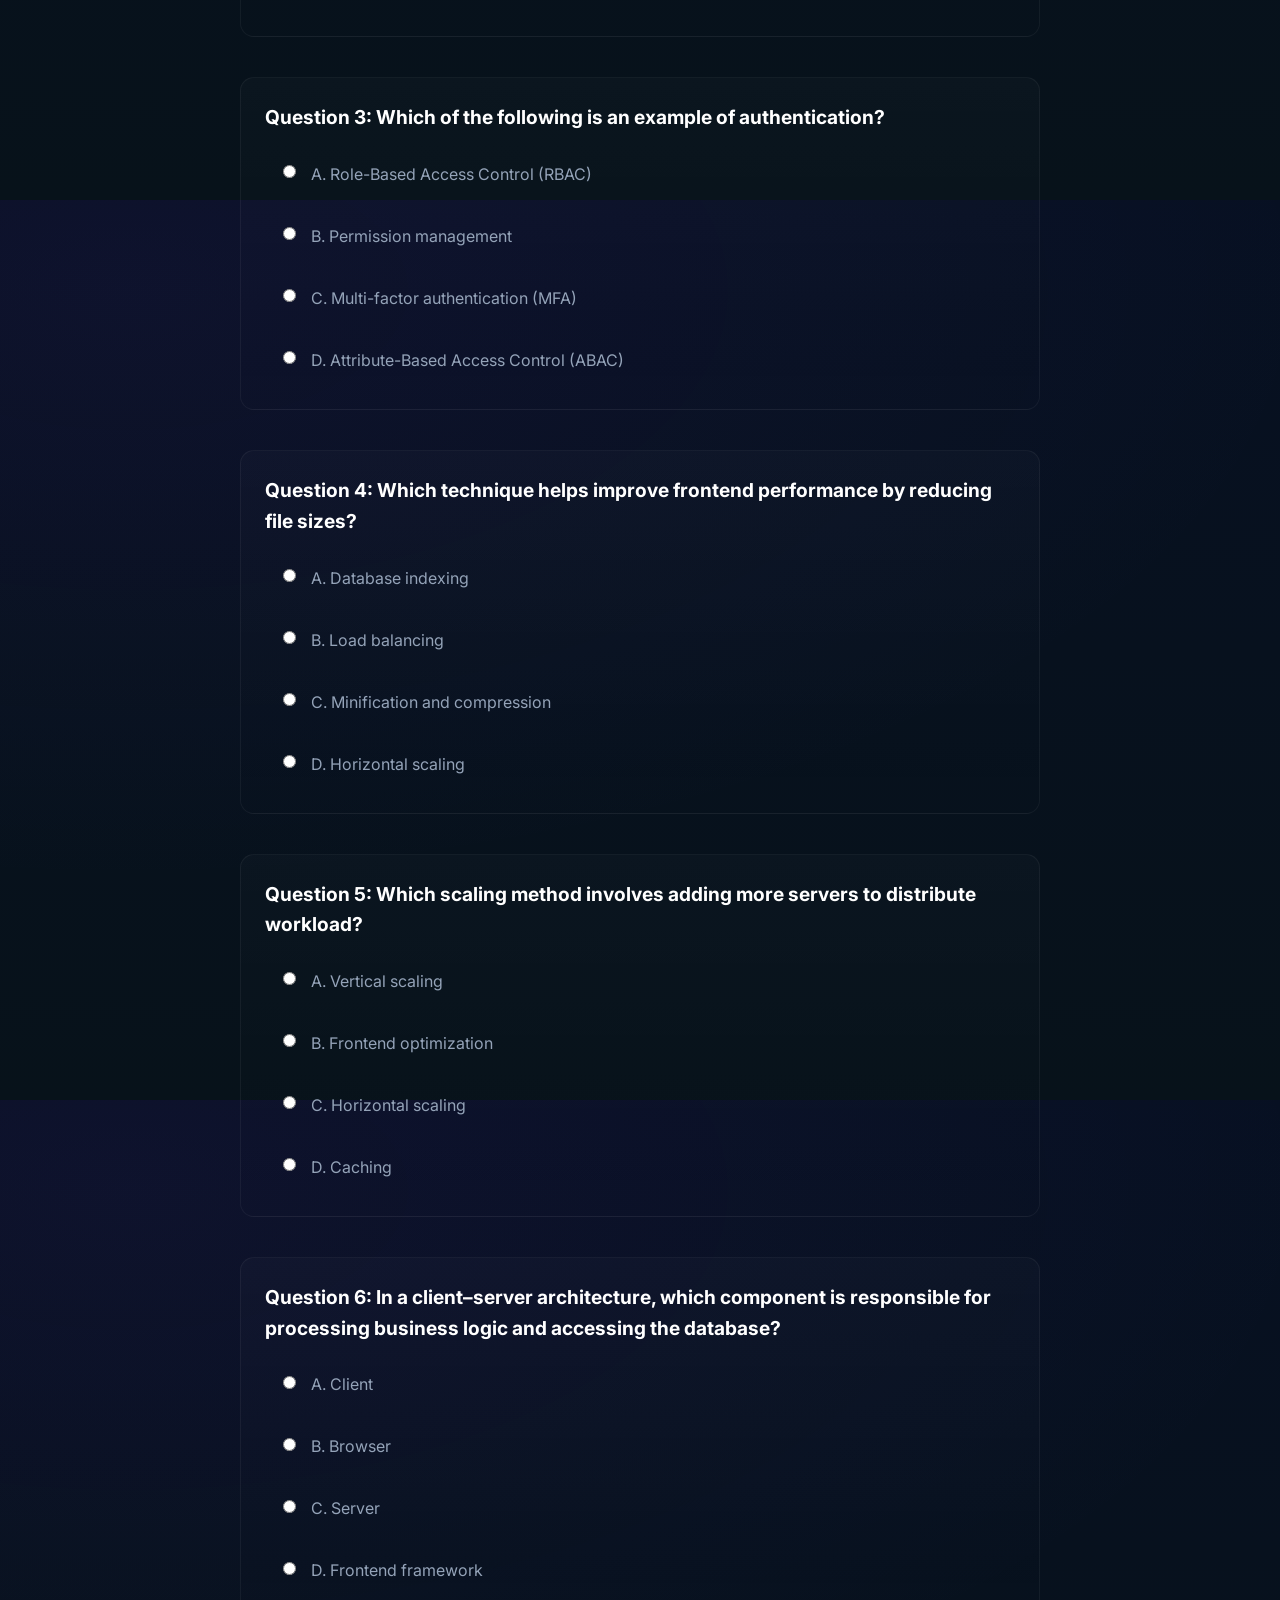
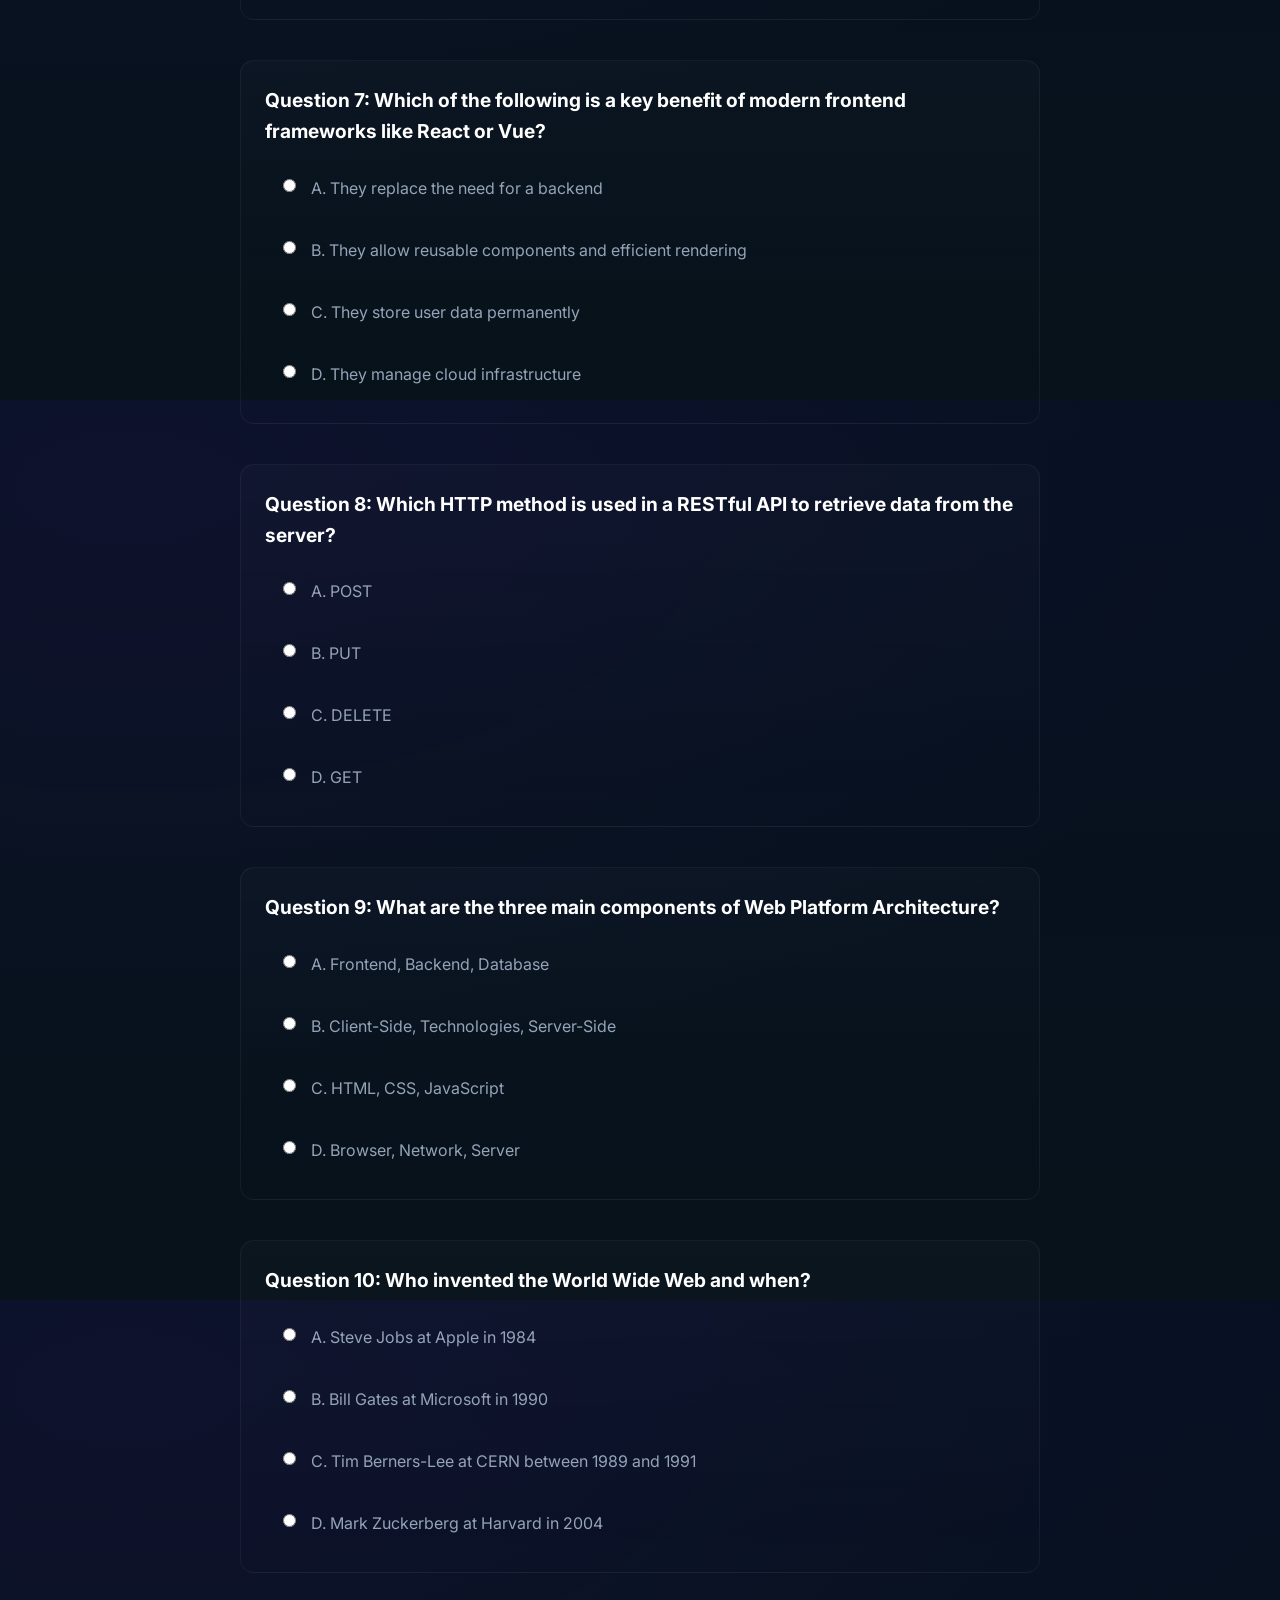
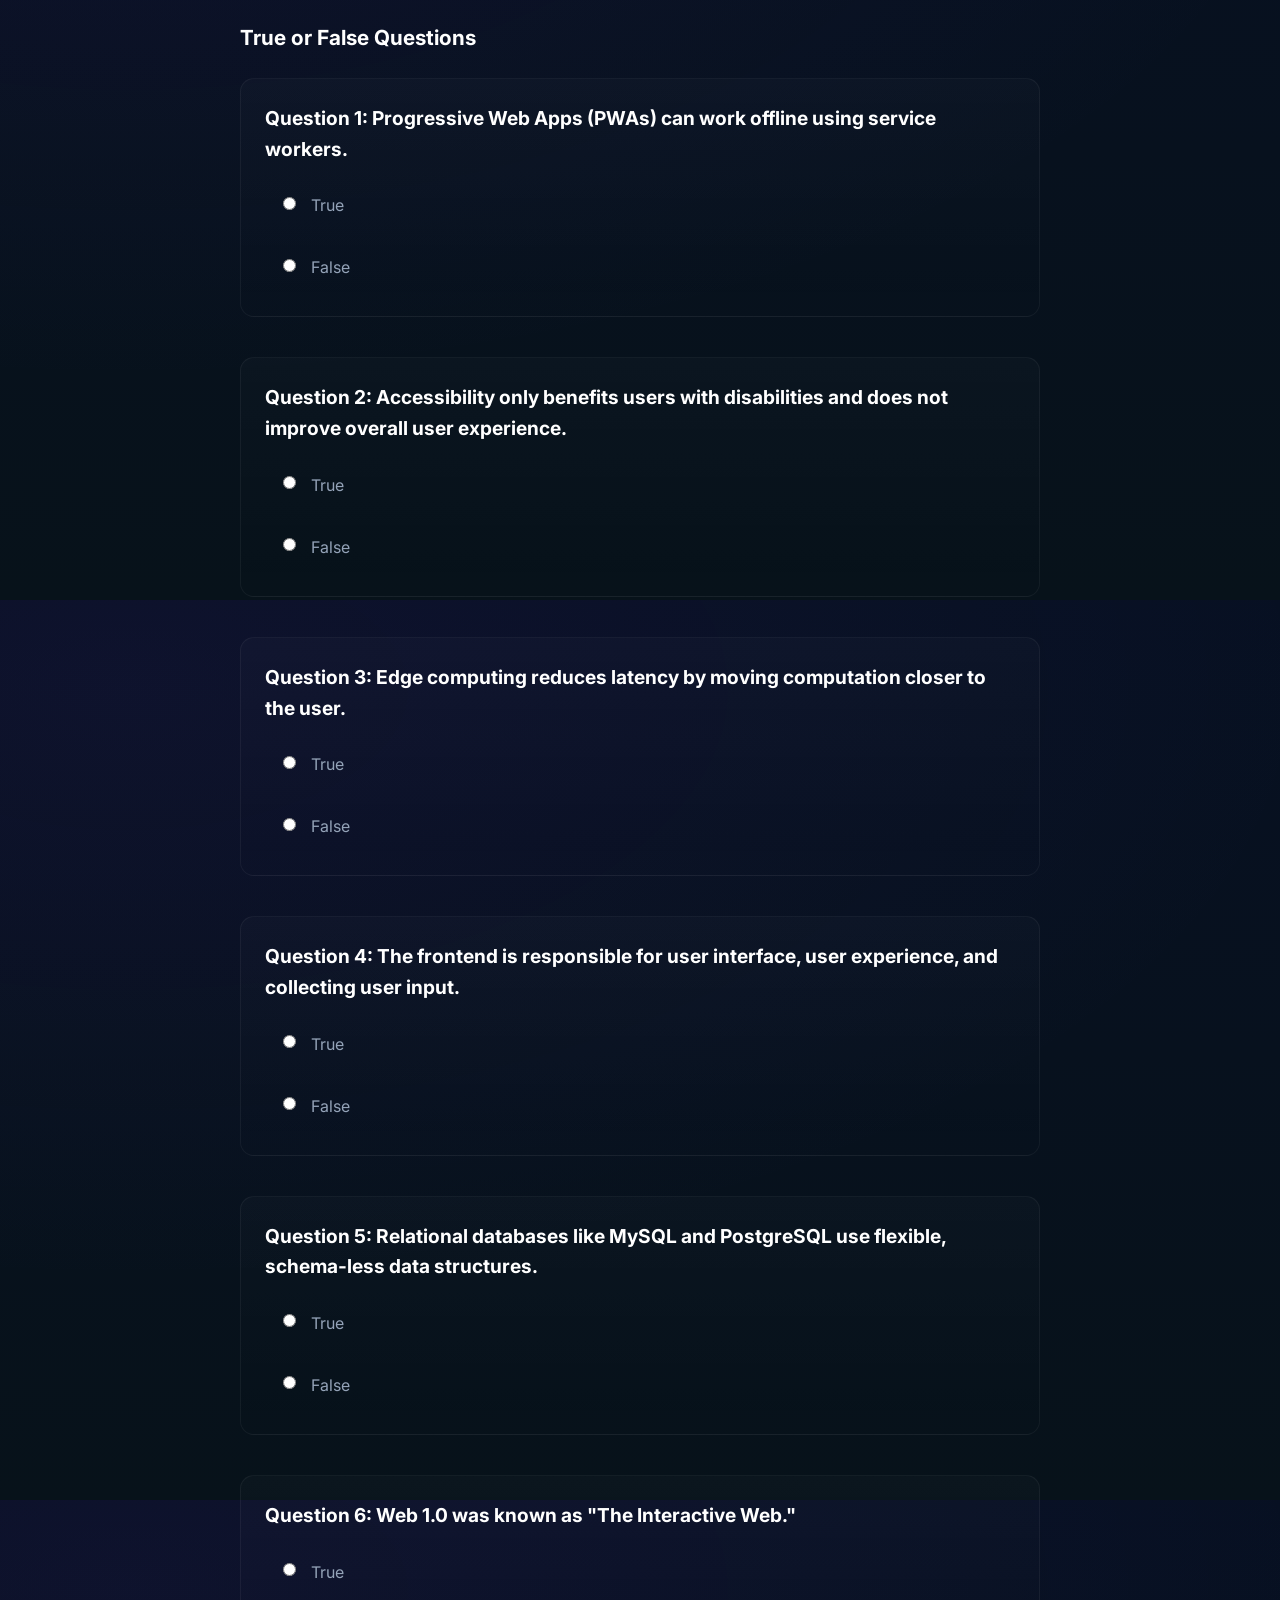
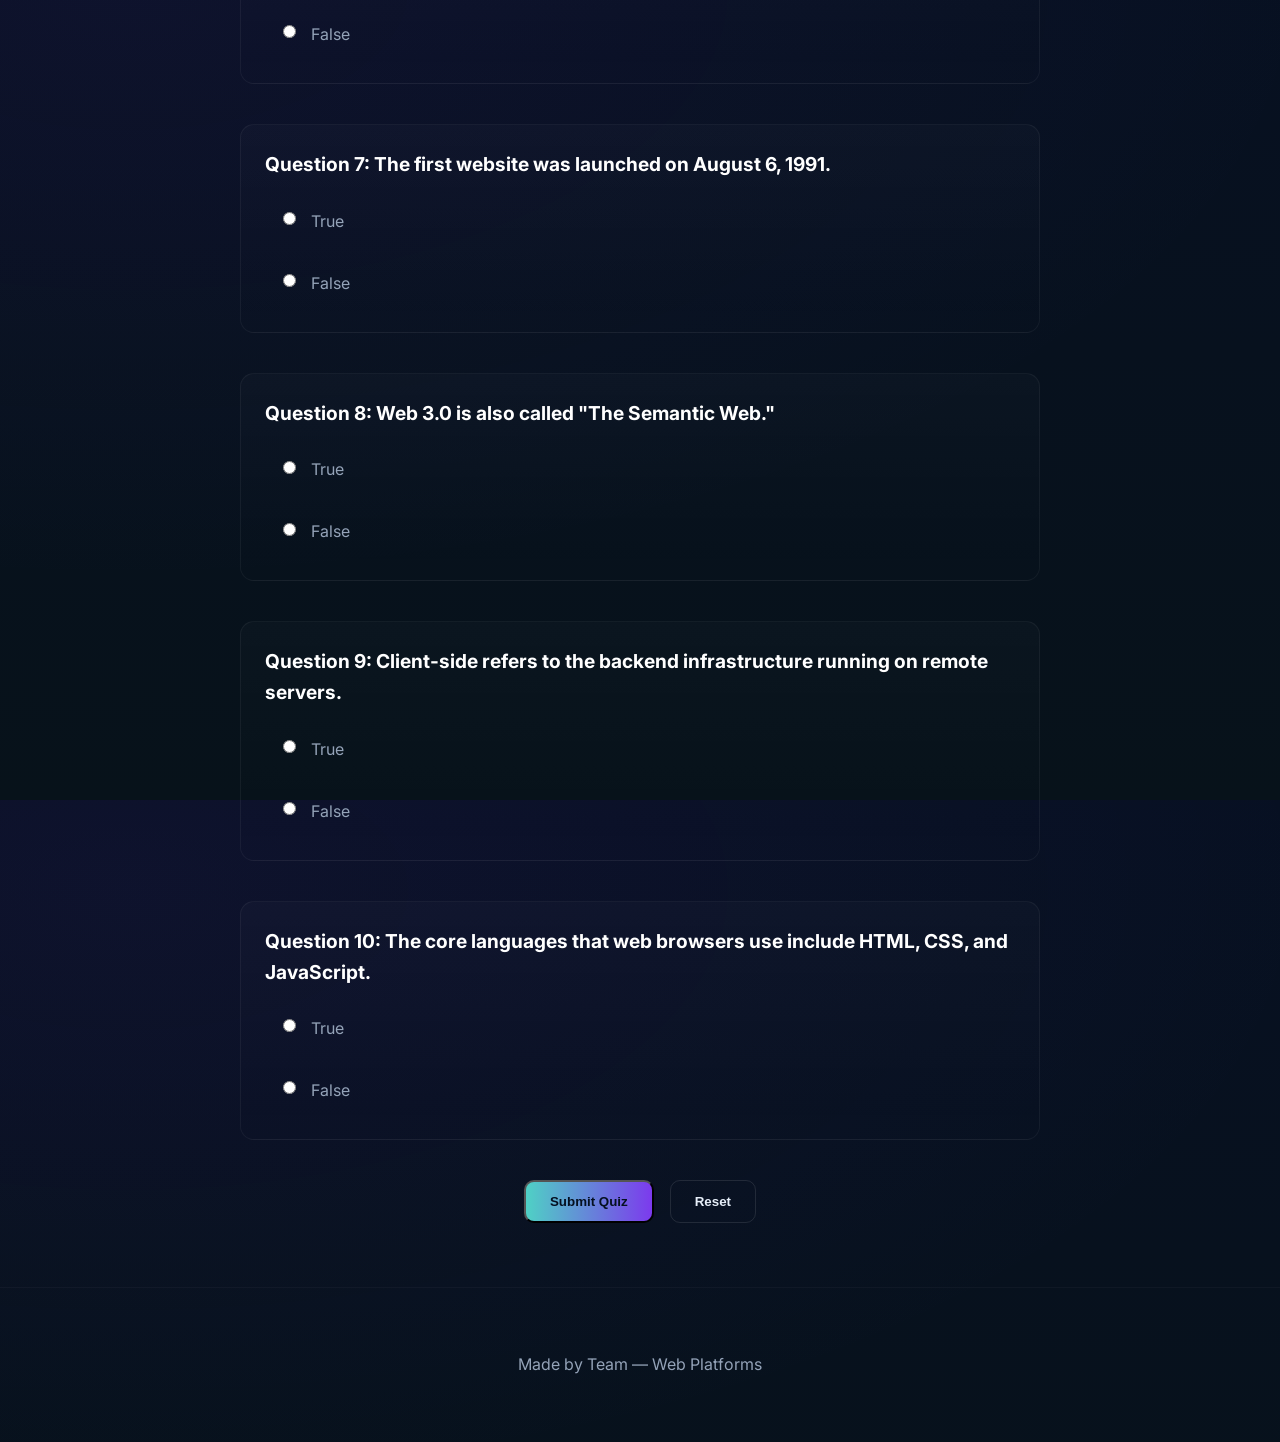
==== commit 7180536b: "first" ====
--- a/quiz.html
+++ b/quiz.html
@@ -31,6 +31,9 @@
         <div class="hero-content">
           <h1>INTERACTIVE<br>QUIZ</h1>
           <p class="lead">Test your knowledge about web platforms and our project. Answer the questions below to see how well you understand the concepts.</p>
+           <div class="hero-actions">
+            <a class="cta" href="report.html">Back to Presentaion</a>
+          </div>        
         </div>
       </div>
     </section>
--- a/style.css
+++ b/style.css
@@ -37,15 +37,15 @@
 .hero::before{
   content: "";
   position:absolute;inset:0;z-index:0;
-  background-image: url('assets/hero.jpg');
+  background-image: url('assets/heross.png');
   background-size: cover;
   background-position: right center;
-  transform: scaleX(-1); /* flip horizontally */
+  
   transform-origin: center;
   filter: contrast(1.02) saturate(1.05);
 }
 /* stronger overlay for legibility on busy images */
-.hero-overlay{position:absolute;inset:0;z-index:1;background:linear-gradient(180deg,rgba(2,6,23,0.72),rgba(2,6,23,0.78)), radial-gradient(600px 300px at 15% 25%, rgba(0,0,0,0.15), transparent)}
+.hero-overlay{position:absolute;inset:0;z-index:1;background:linear-gradient(180deg,rgba(2,6,23,0.45),rgba(2,6,23,0.5)), radial-gradient(600px 300px at 15% 25%, rgba(0,0,0,0.05), transparent)}
 .hero-inner{position:relative;z-index:2;width:100%}
 .hero-content{max-width:680px}
 .hero h1{font-size:2.6rem;margin:0 0 1rem;letter-spacing:1px;color:#ffffff;text-shadow:0 10px 30px rgba(2,6,23,0.85);line-height:1.2}
@@ -57,7 +57,7 @@
 .cta.ghost:hover{background:rgba(255,255,255,0.05);border-color:rgba(255,255,255,0.2)}
 
 /* Add a subtle fade for very small devices */
-@media (max-width:480px){.hero-overlay{background:linear-gradient(180deg,rgba(2,6,23,0.86),rgba(2,6,23,0.9))}}
+@media (max-width:480px){.hero-overlay{background:linear-gradient(180deg,rgba(2,6,23,0.55),rgba(2,6,23,0.65))}}
 
 
 /* Cards */
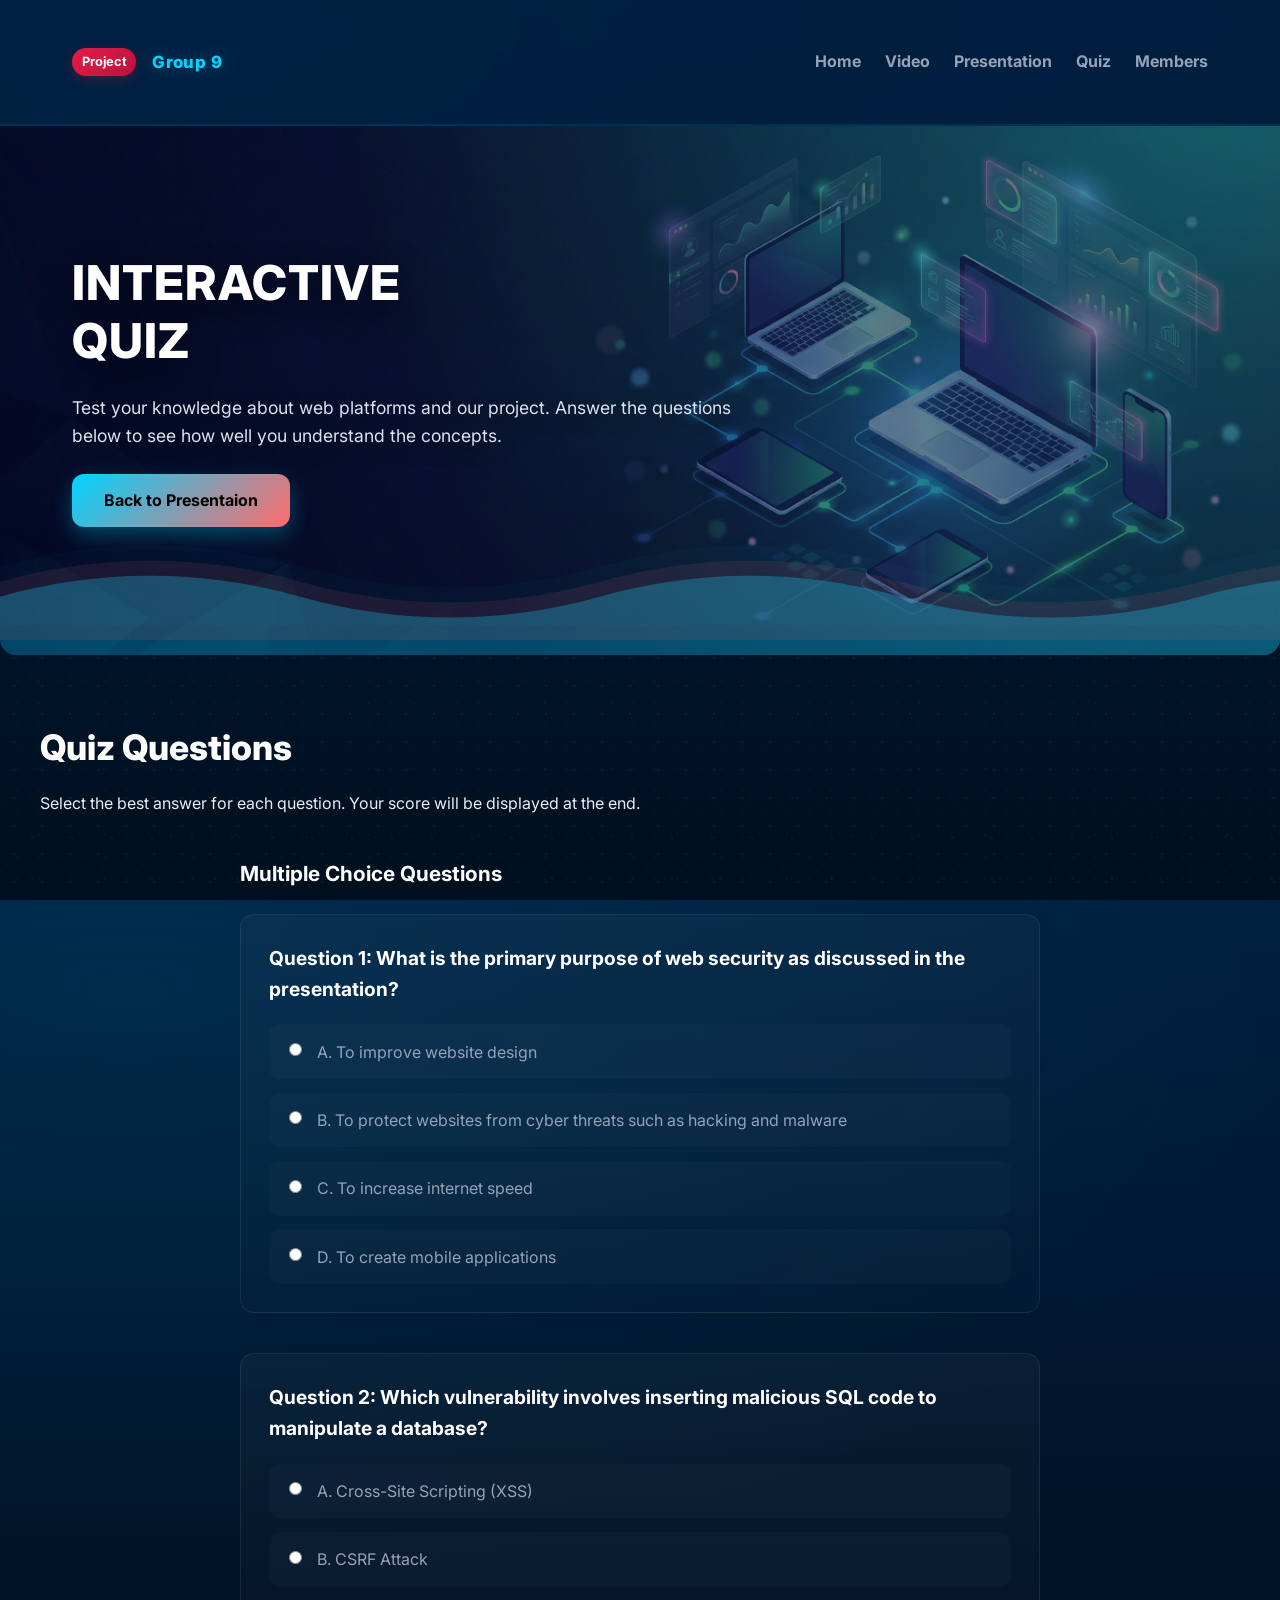
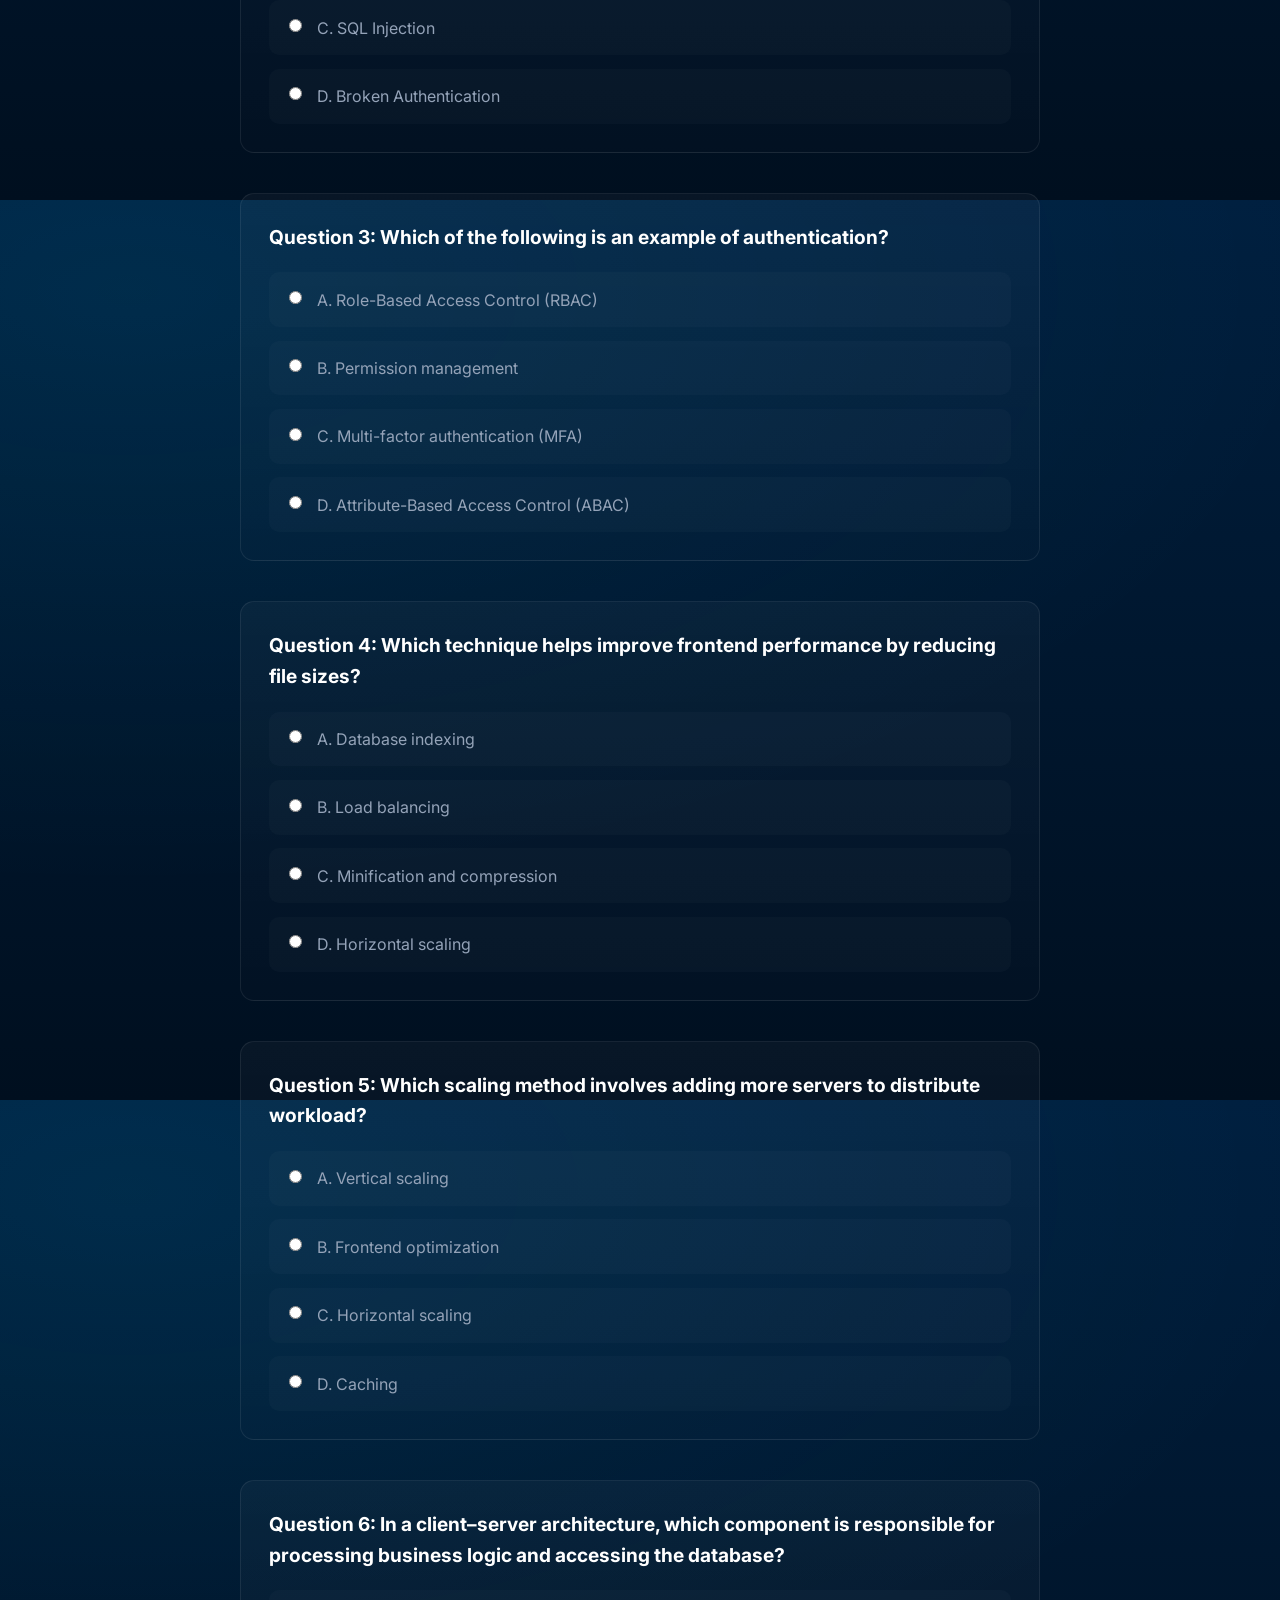
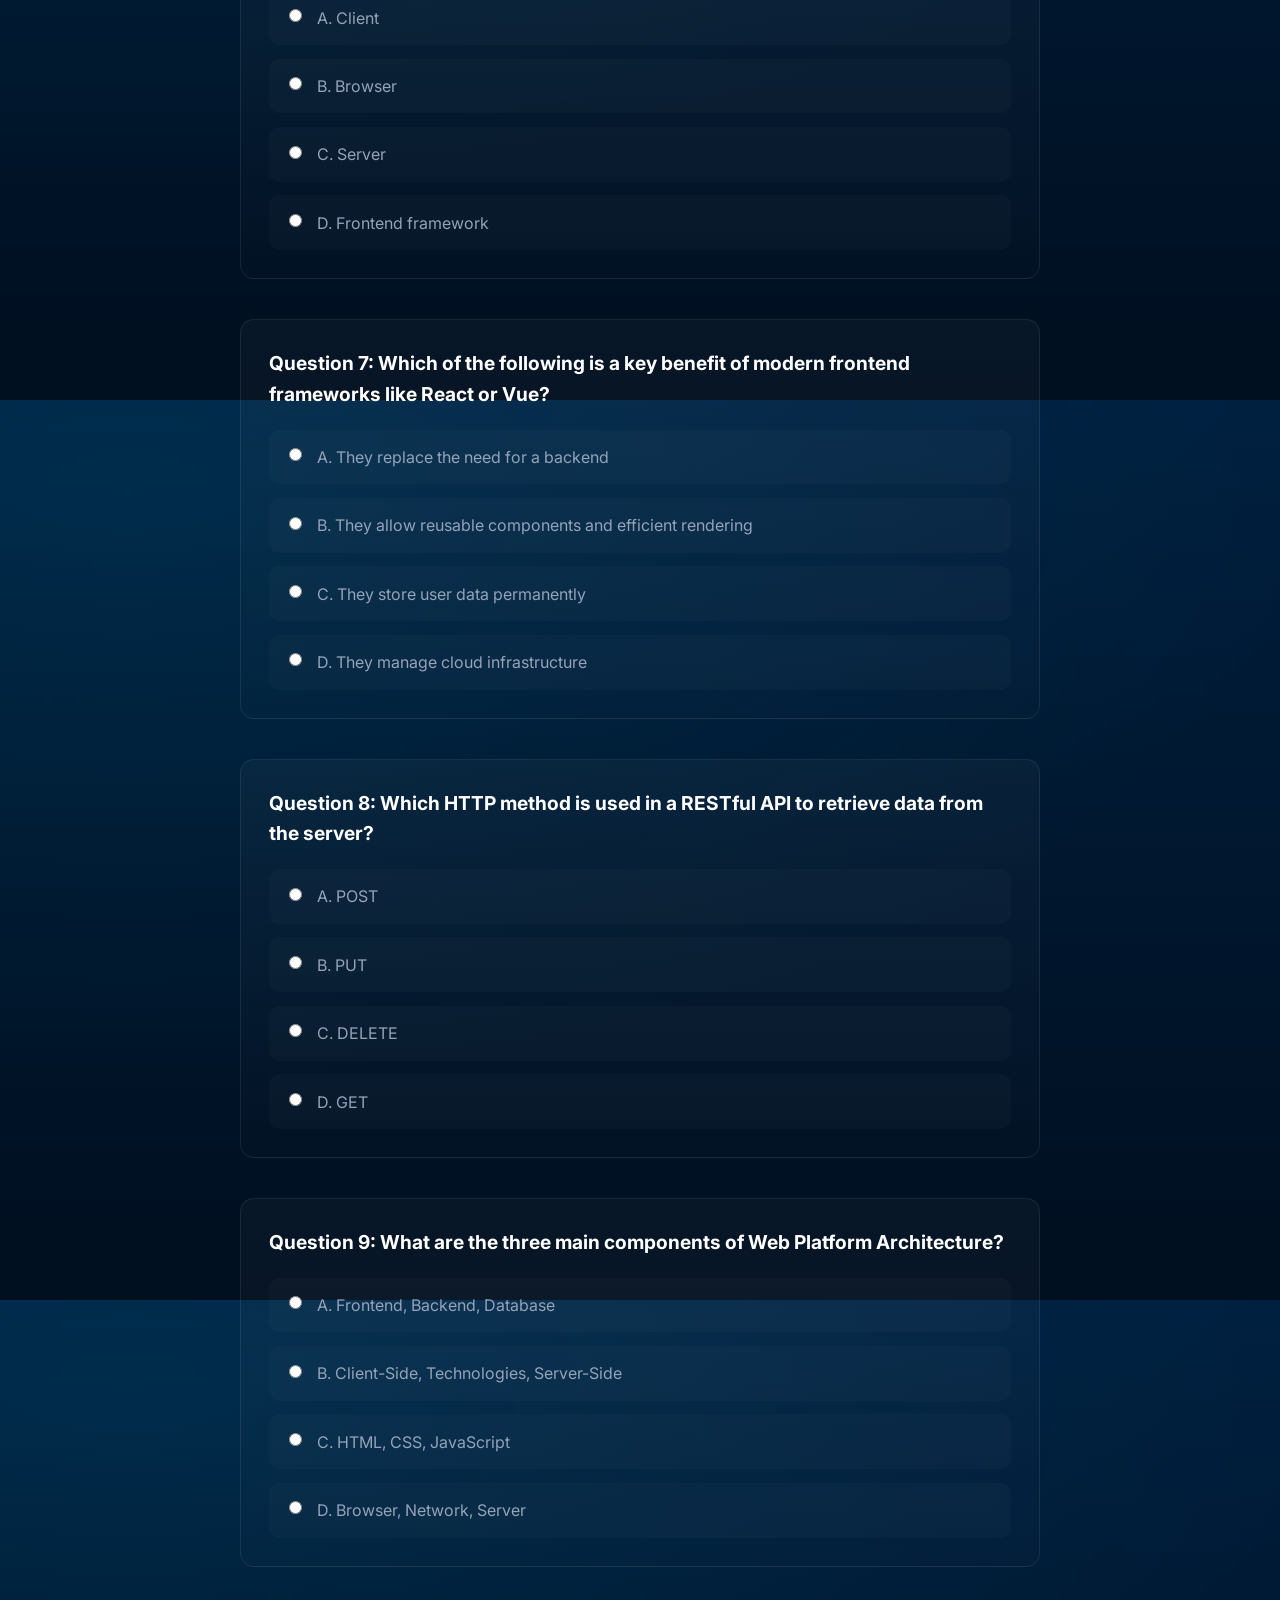
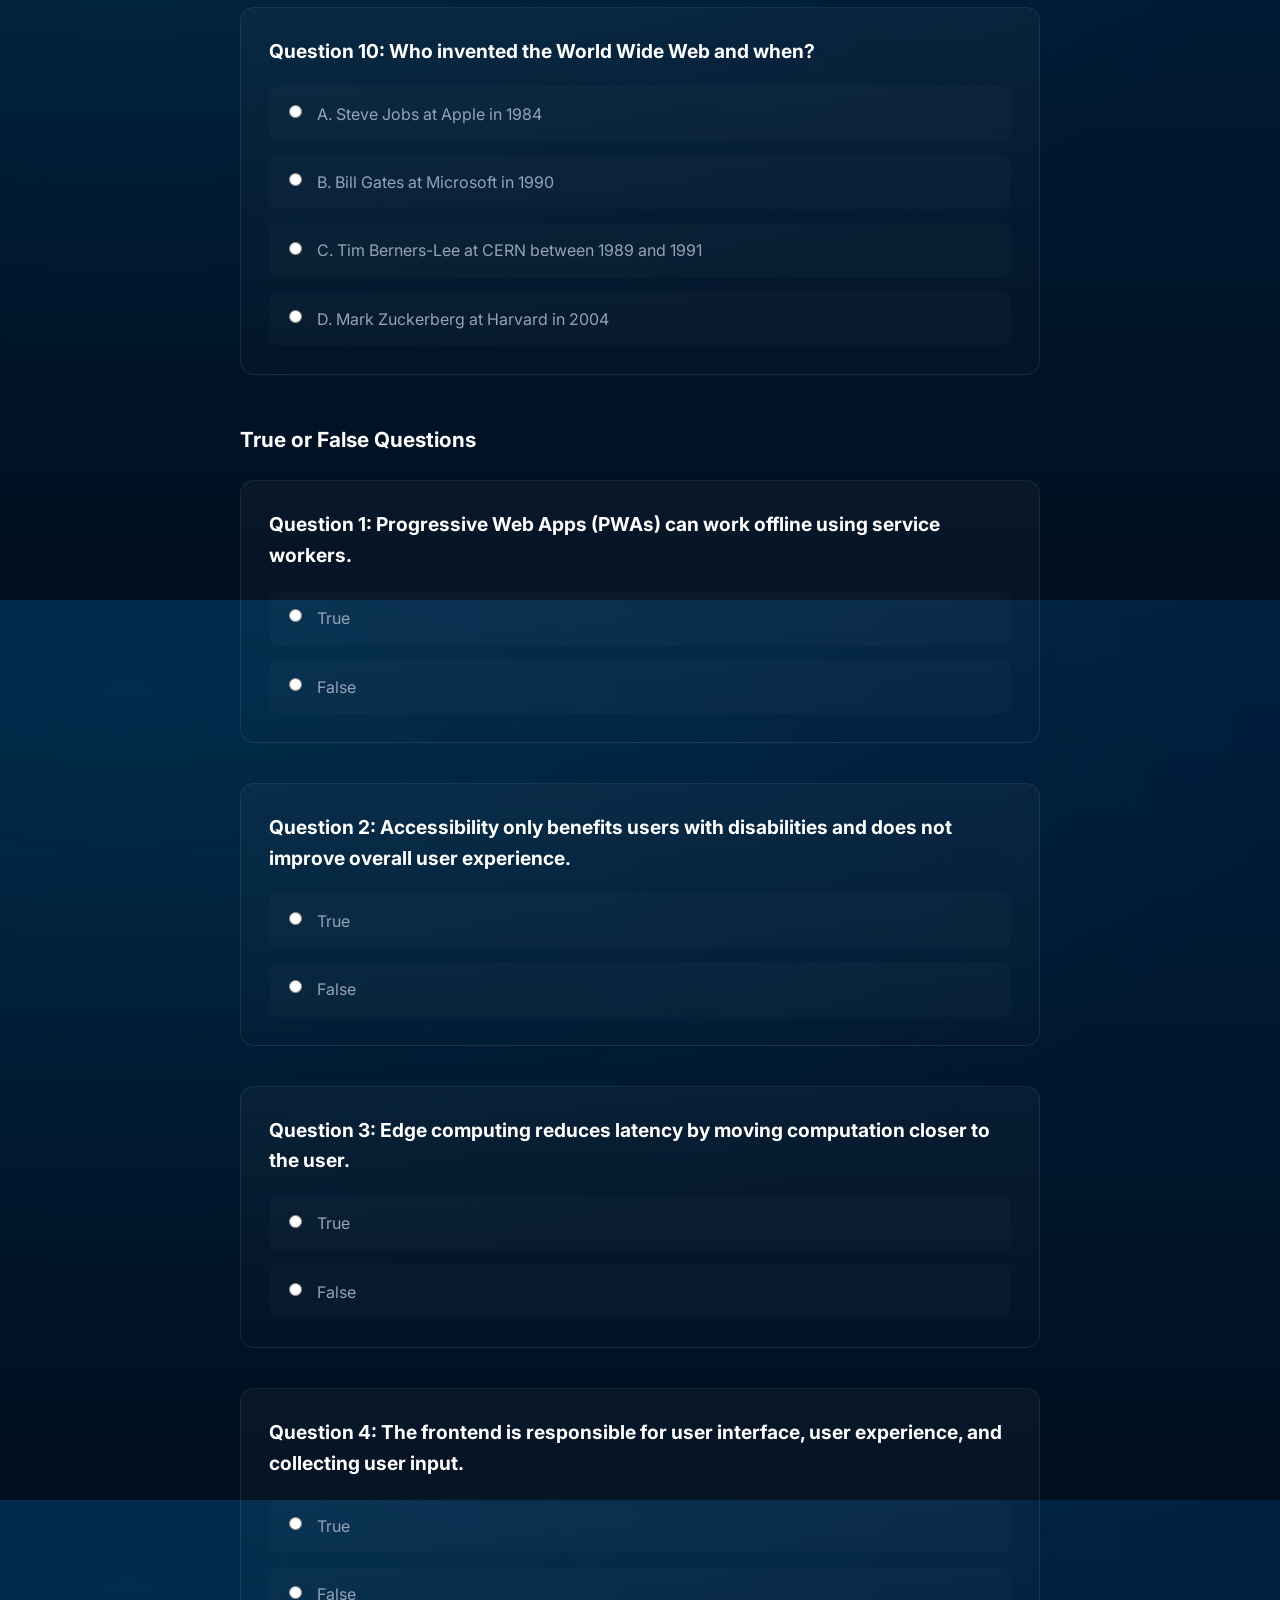
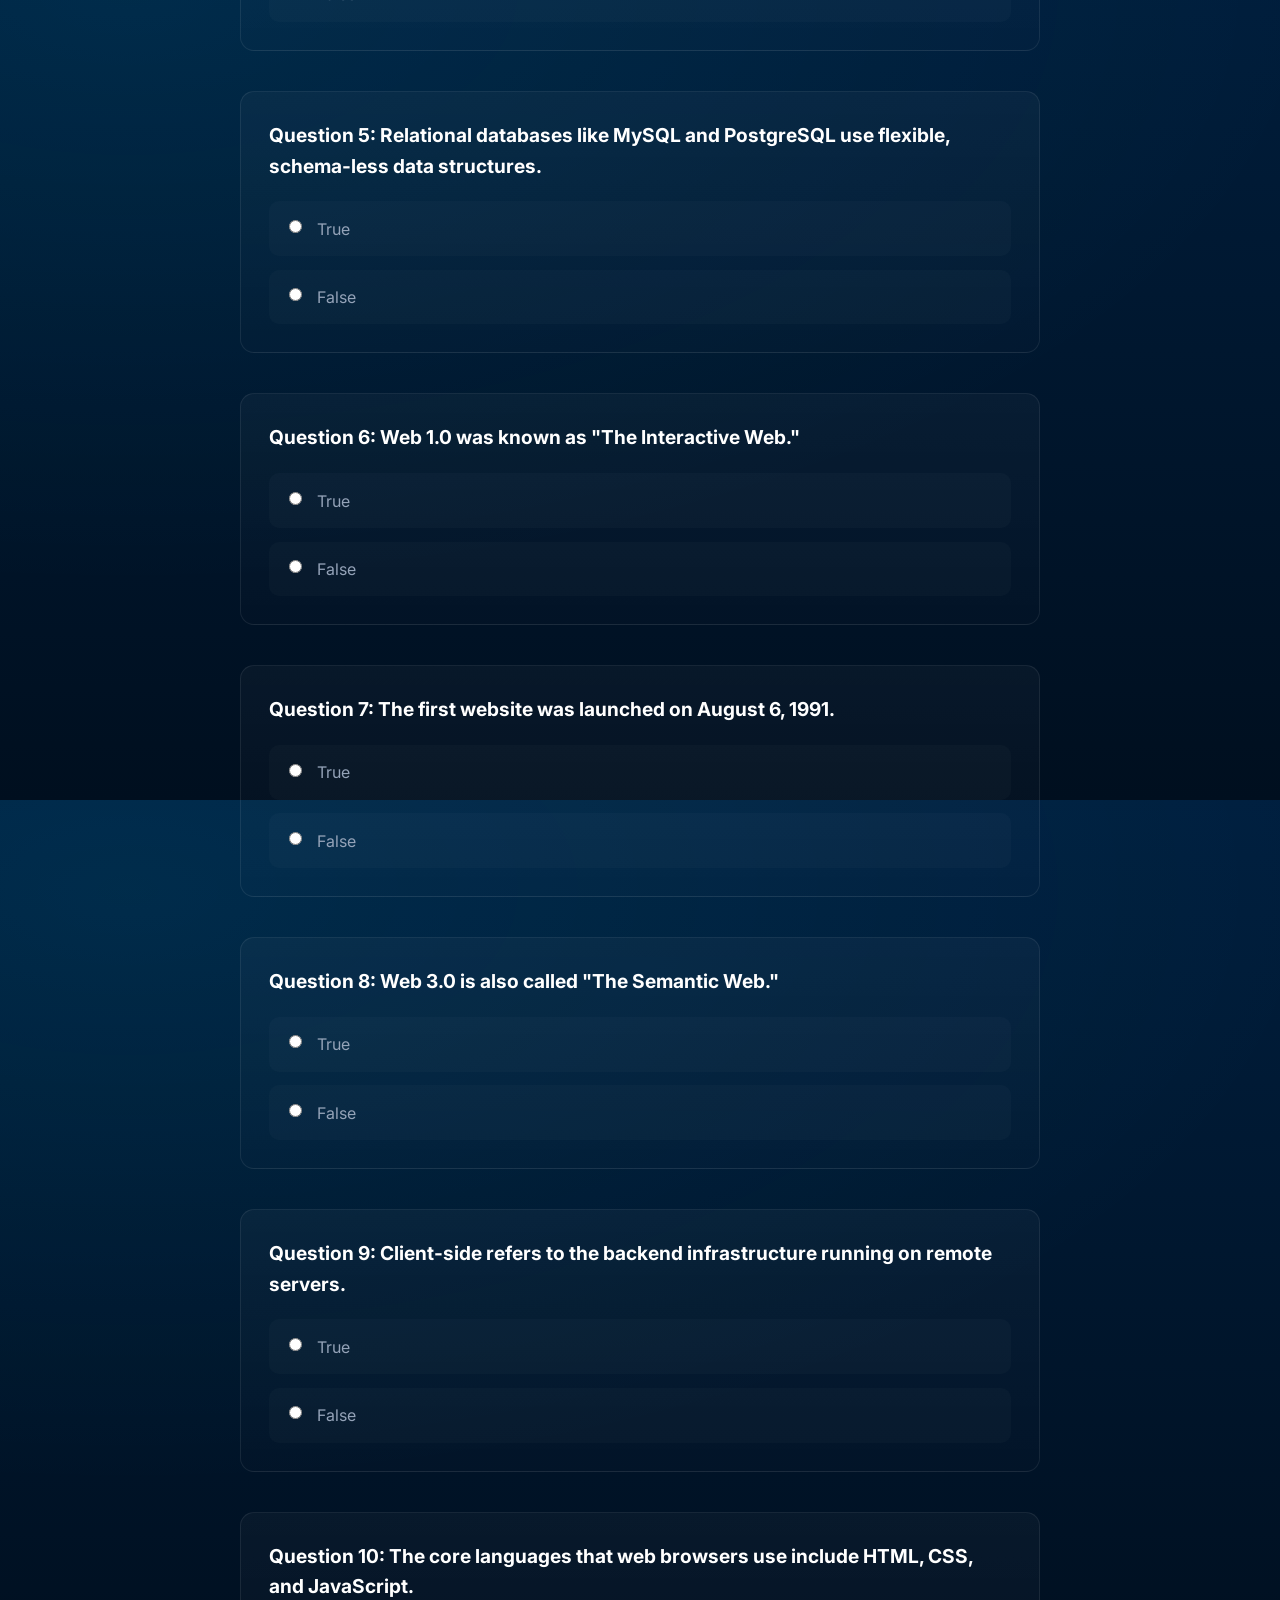
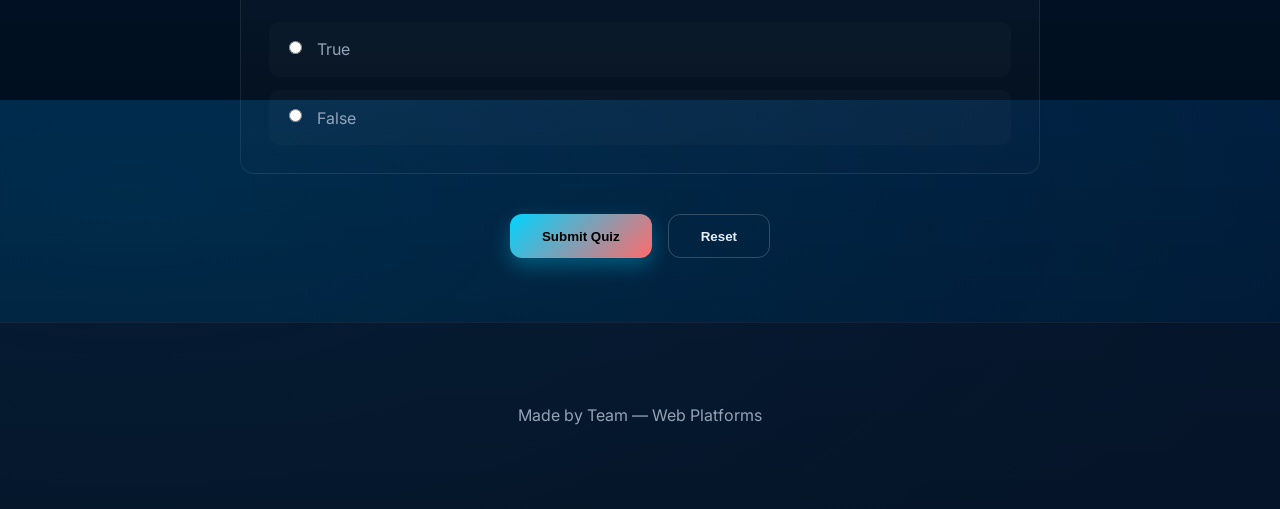
==== commit 1395f337: "una" ====
--- a/quiz.html
+++ b/quiz.html
@@ -27,6 +27,9 @@
   <main>
     <section class="hero" id="quiz">
       <div class="hero-overlay"></div>
+      <div class="wave wave-1"></div>
+      <div class="wave wave-2"></div>
+      <div class="wave wave-3"></div>
       <div class="container hero-inner">
         <div class="hero-content">
           <h1>INTERACTIVE<br>QUIZ</h1>
--- a/style.css
+++ b/style.css
@@ -1,12 +1,157 @@
 /* Modern, techy theme — extended for hero and cards */
 :root{
-  --bg:#0b1020;
-  --card:#0f1724;
-  --accent:#4fd1c5; /* teal */
-  --accent-2:#7c3aed; /* purple */
+  --bg:#001f3f;
+  --card:#002855;
+  --accent:#00d4ff; /* ocean blue */
+  --accent-2:#ff6b6b; /* coral */
   --muted:#94a3b8;
   --glass: rgba(255,255,255,0.04);
   --container:1200px;
+}
+
+/* Keyframe Animations */
+@keyframes fadeInUp {
+  from {
+    opacity: 0;
+    transform: translateY(30px);
+  }
+  to {
+    opacity: 1;
+    transform: translateY(0);
+  }
+}
+
+@keyframes fadeIn {
+  from {
+    opacity: 0;
+  }
+  to {
+    opacity: 1;
+  }
+}
+
+@keyframes slideInLeft {
+  from {
+    opacity: 0;
+    transform: translateX(-40px);
+  }
+  to {
+    opacity: 1;
+    transform: translateX(0);
+  }
+}
+
+@keyframes slideInRight {
+  from {
+    opacity: 0;
+    transform: translateX(40px);
+  }
+  to {
+    opacity: 1;
+    transform: translateX(0);
+  }
+}
+
+@keyframes scaleIn {
+  from {
+    opacity: 0;
+    transform: scale(0.95);
+  }
+  to {
+    opacity: 1;
+    transform: scale(1);
+  }
+}
+
+@keyframes float {
+  0%, 100% {
+    transform: translateY(0px);
+  }
+  50% {
+    transform: translateY(-8px);
+  }
+}
+
+@keyframes glow {
+  0%, 100% {
+    box-shadow: 0 8px 20px rgba(0,212,255,0.2);
+  }
+  50% {
+    box-shadow: 0 12px 30px rgba(0,212,255,0.4);
+  }
+}
+
+@keyframes shimmer {
+  0% {
+    background-position: -1000px 0;
+  }
+  100% {
+    background-position: 1000px 0;
+  }
+}
+
+@keyframes pulse {
+  0%, 100% {
+    opacity: 1;
+  }
+  50% {
+    opacity: 0.7;
+  }
+}
+
+@keyframes particleDrift {
+  0% { transform: translateY(0px); }
+  50% { transform: translateY(-18px); }
+  100% { transform: translateY(0px); }
+}
+
+@keyframes wave {
+  0% { 
+    background-position: 0 0;
+  }
+  100% { 
+    background-position: 600px 0;
+  }
+}
+
+@keyframes waveFlow {
+  0% { 
+    transform: translateX(-50%) translateY(0);
+  }
+  50% {
+    transform: translateX(-50%) translateY(-8px);
+  }
+  100% { 
+    transform: translateX(-50%) translateY(0);
+  }
+}
+
+/* Wave Elements */
+.wave {
+  position: absolute;
+  bottom: 0;
+  left: 0;
+  width: 200%;
+  height: 100px;
+  background-image: url('data:image/svg+xml;utf8,<svg xmlns="http://www.w3.org/2000/svg" viewBox="0 0 1200 120" preserveAspectRatio="none"><path d="M0,50 Q300,0 600,50 T1200,50 L1200,120 L0,120 Z" fill="%2300d4ff" opacity="0.3"></path></svg>');
+  background-size: 600px 100px;
+  background-repeat: repeat-x;
+  animation: wave 10s linear infinite;
+  z-index: 1;
+}
+
+.wave-2 {
+  bottom: 15px;
+  animation: wave 12s linear infinite reverse;
+  opacity: 0.5;
+  background-image: url('data:image/svg+xml;utf8,<svg xmlns="http://www.w3.org/2000/svg" viewBox="0 0 1200 120" preserveAspectRatio="none"><path d="M0,50 Q300,0 600,50 T1200,50 L1200,120 L0,120 Z" fill="%23ff6b6b" opacity="0.2"></path></svg>');
+}
+
+.wave-3 {
+  bottom: 30px;
+  animation: wave 15s linear infinite;
+  opacity: 0.3;
+  background-image: url('data:image/svg+xml;utf8,<svg xmlns="http://www.w3.org/2000/svg" viewBox="0 0 1200 120" preserveAspectRatio="none"><path d="M0,50 Q300,0 600,50 T1200,50 L1200,120 L0,120 Z" fill="%2300d4ff" opacity="0.1"></path></svg>');
 }
 
 *{box-sizing:border-box}
@@ -14,25 +159,56 @@
 body{
   margin:0;
   font-family: 'Inter', system-ui, -apple-system, 'Segoe UI', Roboto, 'Helvetica Neue', Arial;
-  background: radial-gradient(1200px 600px at 10% 10%, rgba(124,58,237,0.06), transparent), linear-gradient(180deg,#071022 0%, #07121a 100%);
+  background: radial-gradient(1200px 600px at 10% 10%, rgba(0,212,255,0.08), transparent), linear-gradient(180deg,#001f3f 0%, #000f1f 100%);
   color:#e6eef8;
   -webkit-font-smoothing:antialiased;
   line-height:1.6;
+  position:relative;
+}
+.container{position:relative;z-index:1}
+
+/* Particle background */
+body::before,
+body::after{
+  content:"";
+  position:fixed;
+  inset:0;
+  pointer-events:none;
+  z-index:0;
+}
+body::before{
+  background-image:
+    radial-gradient(rgba(255,255,255,0.14) 1px, transparent 1px),
+    radial-gradient(rgba(0,212,255,0.18) 1px, transparent 1px),
+    radial-gradient(rgba(255,107,107,0.16) 1px, transparent 1px);
+  background-size: 28px 28px, 40px 40px, 56px 56px;
+  background-position: 0 0, 12px 18px, 20px 10px;
+  opacity:0.35;
+  animation:particleDrift 8s ease-in-out infinite;
+}
+body::after{
+  background-image:
+    radial-gradient(rgba(255,255,255,0.1) 1px, transparent 1px),
+    radial-gradient(rgba(0,212,255,0.12) 1px, transparent 1px);
+  background-size: 22px 22px, 34px 34px;
+  background-position: 6px 10px, 18px 4px;
+  opacity:0.25;
+  animation:particleDrift 12s ease-in-out infinite reverse;
 }
 .container{max-width:var(--container);margin:0 auto;padding:2rem 2rem}
 
 /* Topbar */
-.topbar{background:transparent;padding:1rem 0;position:relative;z-index:10}
+.topbar{background:rgba(0,31,63,0.8);padding:1rem 0;position:relative;z-index:10;border-bottom:2px solid rgba(0,212,255,0.1);backdrop-filter:blur(8px);animation:slideInDown 0.6s ease}
 .topbar-inner{display:flex;align-items:center;justify-content:space-between}
 .brand{display:flex;align-items:center;gap:1rem}
-.ribbon{background:#e11d48;color:#fff;padding:.25rem .6rem;border-radius:999px;font-weight:700;font-size:.8rem}
-.logo{font-weight:800;letter-spacing:0.4px;font-size:1.05rem;color:var(--accent)}
-.main-nav a{color:var(--muted);margin-left:1.25rem;text-decoration:none;font-weight:700}
+.ribbon{background:linear-gradient(135deg,#e11d48,#be123c);color:#fff;padding:.25rem .6rem;border-radius:999px;font-weight:700;font-size:.8rem;box-shadow:0 4px 12px rgba(225,29,72,0.25);animation:pulse 3s ease-in-out infinite}
+.logo{font-weight:800;letter-spacing:0.4px;font-size:1.05rem;color:var(--accent);text-shadow:0 0 20px rgba(0,212,255,0.4);animation:slideInLeft 0.8s ease}
+.main-nav a{color:var(--muted);margin-left:1.25rem;text-decoration:none;font-weight:700;transition:color 0.3s ease}
 .main-nav a.active{color:#fff}
-.main-nav a:hover{color:var(--accent)}
+.main-nav a:hover{color:var(--accent);text-shadow:0 0 10px rgba(0,212,255,0.5)}
 
 /* Hero */
-.hero{position:relative;padding:5rem 0;border-bottom-left-radius:16px;border-bottom-right-radius:16px;overflow:hidden;background-color:#052136;min-height:500px;display:flex;align-items:center}
+.hero{position:relative;padding:6rem 0;border-bottom-left-radius:16px;border-bottom-right-radius:16px;overflow:hidden;background-color:#001f3f;min-height:520px;display:flex;align-items:center;animation:fadeIn 1s ease}
 /* background is handled by a pseudo element so we can flip it independently */
 .hero::before{
   content: "";
@@ -47,110 +223,141 @@
 /* stronger overlay for legibility on busy images */
 .hero-overlay{position:absolute;inset:0;z-index:1;background:linear-gradient(180deg,rgba(2,6,23,0.45),rgba(2,6,23,0.5)), radial-gradient(600px 300px at 15% 25%, rgba(0,0,0,0.05), transparent)}
 .hero-inner{position:relative;z-index:2;width:100%}
-.hero-content{max-width:680px}
-.hero h1{font-size:2.6rem;margin:0 0 1rem;letter-spacing:1px;color:#ffffff;text-shadow:0 10px 30px rgba(2,6,23,0.85);line-height:1.2}
-.lead{color:rgba(230,238,248,0.95);margin-bottom:1.5rem;text-shadow:0 6px 18px rgba(2,6,23,0.6);font-size:1.05rem;line-height:1.6}
-.hero-actions{display:flex;gap:1rem;flex-wrap:wrap}
-.cta{display:inline-block;background:linear-gradient(90deg,var(--accent),var(--accent-2));padding:.75rem 1.5rem;border-radius:10px;color:#051021;text-decoration:none;font-weight:700;transition:transform 0.2s ease, box-shadow 0.2s ease}
-.cta:hover{transform:translateY(-2px);box-shadow:0 8px 20px rgba(79,209,197,0.3)}
-.cta.ghost{background:transparent;border:1px solid rgba(255,255,255,0.1);color:#e6eef8;transition:background 0.2s ease, border-color 0.2s ease}
-.cta.ghost:hover{background:rgba(255,255,255,0.05);border-color:rgba(255,255,255,0.2)}
+.hero-content{max-width:680px;animation:slideInLeft 0.8s ease 0.2s both}
+.hero h1{font-size:3rem;margin:0 0 1.5rem;letter-spacing:1px;color:#ffffff;text-shadow:0 10px 30px rgba(2,6,23,0.85);line-height:1.2;font-weight:800;animation:fadeInUp 0.8s ease 0.3s both}
+.lead{color:rgba(230,238,248,0.95);margin-bottom:1.5rem;text-shadow:0 6px 18px rgba(2,6,23,0.6);font-size:1.1rem;line-height:1.6;animation:fadeInUp 0.8s ease 0.4s both}
+.hero-actions{display:flex;gap:1rem;flex-wrap:wrap;animation:fadeInUp 0.8s ease 0.5s both}
+.cta{display:inline-block;background:linear-gradient(135deg,var(--accent),var(--accent-2));padding:.85rem 2rem;border-radius:12px;color:#000;text-decoration:none;font-weight:700;transition:transform 0.3s ease, box-shadow 0.3s ease;box-shadow:0 8px 20px rgba(0,212,255,0.3);border:none;cursor:pointer;position:relative;overflow:hidden}
+.cta::before{content:'';position:absolute;inset:0;background:linear-gradient(90deg,transparent,rgba(255,255,255,0.3),transparent);transform:translateX(-100%);animation:shimmer 2s infinite}
+.cta:hover{transform:translateY(-3px);box-shadow:0 12px 30px rgba(0,212,255,0.5)}
+.cta.ghost{background:transparent;border:1.5px solid rgba(255,255,255,0.2);color:#e6eef8;transition:all 0.3s ease;box-shadow:none}
+.cta.ghost:hover{background:rgba(0,212,255,0.1);border-color:var(--accent);box-shadow:0 8px 20px rgba(0,212,255,0.3)}
 
 /* Add a subtle fade for very small devices */
 @media (max-width:480px){.hero-overlay{background:linear-gradient(180deg,rgba(2,6,23,0.55),rgba(2,6,23,0.65))}}
 
+@keyframes slideInDown {
+  from {
+    opacity: 0;
+    transform: translateY(-20px);
+  }
+  to {
+    opacity: 1;
+    transform: translateY(0);
+  }
+}
 
 /* Cards */
-.cards-section{padding:4rem 0}
-.cards-section h2{margin-top:0;margin-bottom:0.5rem;font-size:2rem;color:#fff}
-.cards-section .muted{margin-bottom:2rem;display:block;font-size:1rem}
-.cards-grid{display:grid;grid-template-columns:repeat(4,1fr);gap:1.5rem;margin-top:1.5rem}
-.card-link{text-decoration:none;color:inherit;display:block}
-.card{background:linear-gradient(180deg,rgba(255,255,255,0.02),transparent);border-radius:14px;overflow:hidden;border:1px solid rgba(255,255,255,0.05);box-shadow:0 8px 30px rgba(2,6,23,0.6);cursor:pointer;transition:transform .22s ease,box-shadow .22s ease}
-.card:hover{transform:translateY(-6px);box-shadow:0 18px 40px rgba(2,6,23,0.7)}
-.card-media{height:160px;background-size:cover;background-position:center}
-.card-body{padding:1.25rem}
-.card-body h3{margin:0 0 .5rem;color:#fff;font-size:1.1rem;font-weight:700}
+.cards-section{padding:5rem 0;animation:fadeInUp 1s ease}
+.cards-section h2{margin-top:0;margin-bottom:0.5rem;font-size:2.2rem;color:#fff;font-weight:800;animation:fadeInUp 0.8s ease}
+.cards-section .muted{margin-bottom:2.5rem;display:block;font-size:1rem;animation:fadeInUp 0.8s ease 0.1s both}
+.cards-grid{display:grid;grid-template-columns:repeat(4,1fr);gap:2rem;margin-top:2rem}
+.card-link{text-decoration:none;color:inherit;display:block;transition:all 0.3s ease}
+.card{background:linear-gradient(180deg,rgba(255,255,255,0.03),rgba(255,255,255,0.008));border-radius:16px;overflow:hidden;border:1px solid rgba(255,255,255,0.08);box-shadow:0 10px 40px rgba(2,6,23,0.5);cursor:pointer;transition:all .3s cubic-bezier(0.4, 0, 0.2, 1)}
+.card.in-view{animation:bounceIn 1.2s cubic-bezier(0.34, 1.56, 0.64, 1) both}
+.card:nth-child(1).in-view{animation-delay:0.2s}
+.card:nth-child(2).in-view{animation-delay:0.4s}
+.card:nth-child(3).in-view{animation-delay:0.6s}
+.card:nth-child(4).in-view{animation-delay:0.8s}
+.card:hover{transform:translateY(-12px);box-shadow:0 25px 50px rgba(0,212,255,0.2);border-color:rgba(0,212,255,0.3)}
+.card-media{height:180px;background-size:cover;background-position:center;transition:transform 0.4s ease;border-bottom:1px solid rgba(255,255,255,0.05)}
+.card:hover .card-media{transform:scale(1.08)}
+.card-body{padding:1.5rem}
+.card-body h3{margin:0 0 .6rem;color:#fff;font-size:1.15rem;font-weight:700}
 .card-body .muted{color:var(--muted);font-size:.95rem;line-height:1.5;margin:0}
-.card.highlight{border:1px solid rgba(255,214,56,0.2);box-shadow:0 8px 30px rgba(255,214,56,0.1)}
+.card.highlight{border:1.5px solid rgba(255,214,56,0.4);background:linear-gradient(180deg,rgba(255,214,56,0.05),transparent);box-shadow:0 10px 40px rgba(255,214,56,0.12)}
 
 /* Members Section */
-.members-section{padding:4rem 0}
-.members-section h2{margin-top:0;margin-bottom:0.5rem;font-size:2rem;color:#fff}
-.members-section .muted{margin-bottom:2rem;display:block;font-size:1rem}
-.members-grid{display:grid;grid-template-columns:repeat(3,1fr);gap:2rem;margin-top:1.5rem}
-.member-card{background:linear-gradient(180deg,rgba(255,255,255,0.02),transparent);border-radius:14px;overflow:hidden;border:1px solid rgba(255,255,255,0.05);box-shadow:0 8px 30px rgba(2,6,23,0.6);cursor:pointer;transition:transform .3s ease,box-shadow .3s ease,border-color .3s ease;text-align:center}
-.member-card:hover{transform:translateY(-8px);box-shadow:0 18px 40px rgba(79,209,197,0.2);border-color:rgba(79,209,197,0.3)}
-.member-image{width:100%;height:280px;overflow:hidden;position:relative}
-.member-image img{width:100%;height:100%;object-fit:cover;transition:transform .3s ease}
-.member-card:hover .member-image img{transform:scale(1.1)}
-.member-info{padding:1.5rem}
-.member-name{margin:0 0 0.5rem;color:#fff;font-size:1.2rem;font-weight:700}
+.members-section{padding:5rem 0;animation:fadeInUp 1s ease}
+.members-section h2{margin-top:0;margin-bottom:0.5rem;font-size:2.2rem;color:#fff;font-weight:800;animation:fadeInUp 0.8s ease}
+.members-section .muted{margin-bottom:2.5rem;display:block;font-size:1rem;animation:fadeInUp 0.8s ease 0.1s both}
+.members-grid{display:grid;grid-template-columns:repeat(3,1fr);gap:2.5rem;margin-top:2rem}
+.member-card{background:linear-gradient(180deg,rgba(255,255,255,0.03),rgba(255,255,255,0.008));border-radius:16px;overflow:hidden;border:1px solid rgba(255,255,255,0.08);box-shadow:0 10px 40px rgba(2,6,23,0.5);cursor:pointer;transition:all .3s cubic-bezier(0.4, 0, 0.2, 1);text-align:center}
+.member-card.in-view{animation:bounceIn 1.2s cubic-bezier(0.34, 1.56, 0.64, 1) both}
+.member-card:nth-child(1).in-view{animation-delay:0.3s}
+.member-card:nth-child(2).in-view{animation-delay:0.5s}
+.member-card:nth-child(3).in-view{animation-delay:0.7s}
+.member-card:hover{transform:translateY(-15px) scale(1.02);box-shadow:0 30px 70px rgba(0,212,255,0.25);border-color:rgba(0,212,255,0.3)}
+.member-image{width:100%;height:300px;overflow:hidden;position:relative}
+.member-image img{width:100%;height:100%;object-fit:cover;transition:transform .4s cubic-bezier(0.4, 0, 0.2, 1)}
+.member-card:hover .member-image img{transform:scale(1.12) rotate(2deg)}
+.member-info{padding:1.75rem}
+.member-name{margin:0 0 0.5rem;color:#fff;font-size:1.25rem;font-weight:800}
 .member-role{margin:0 0 0.5rem;color:var(--accent);font-size:1rem;font-weight:600}
 .member-section{margin:0;color:var(--muted);font-size:0.95rem}
 
-.site-footer{padding:1.25rem 0;border-top:1px solid rgba(255,255,255,0.03);text-align:center;color:var(--muted)}
+.site-footer{padding:2rem 0;border-top:2px solid rgba(0,212,255,0.1);text-align:center;color:var(--muted);background:rgba(0,31,63,0.6);animation:fadeIn 1s ease}
 
 /* Report slide styles used by report.html */
 .slides{position:relative;max-width:1000px;margin:2rem auto}
-.import-controls{display:flex;gap:.75rem;align-items:center;margin-bottom:.75rem}
-.upload-btn{background:linear-gradient(90deg,var(--accent),var(--accent-2));color:#051021;padding:.5rem .85rem;border-radius:8px;cursor:pointer;font-weight:700}
+.import-controls{display:flex;gap:.75rem;align-items:center;margin-bottom:.75rem;animation:fadeInUp 0.8s ease}
+.upload-btn{background:linear-gradient(135deg,var(--accent),var(--accent-2));color:#000;padding:.6rem .95rem;border-radius:10px;cursor:pointer;font-weight:700;transition:all 0.3s ease;box-shadow:0 4px 12px rgba(0,212,255,0.3)}
+.upload-btn:hover{transform:translateY(-2px);box-shadow:0 8px 20px rgba(0,212,255,0.4)}
 /* single slide viewer (centered, buttons under) */
-.slides-viewer{display:flex;flex-direction:column;gap:1.25rem;align-items:center;justify-content:center;margin-top:1.5rem}
-.slide-frame{width:100%;max-width:1100px;min-height:520px;background:linear-gradient(180deg,rgba(255,255,255,0.02),rgba(255,255,255,0.008));padding:1.5rem;border-radius:14px;border:1px solid rgba(255,255,255,0.03);box-shadow:0 22px 70px rgba(2,6,23,0.6)}
-.slide-frame .slide-inner{background:linear-gradient(180deg,#0a0f1a,rgba(2,6,23,0.3));padding:1.2rem;border-radius:10px;border:1px solid rgba(255,255,255,0.03)}
+.slides-viewer{display:flex;flex-direction:column;gap:1.5rem;align-items:center;justify-content:center;margin-top:2rem;animation:fadeInUp 0.8s ease 0.2s both}
+.slide-frame{width:100%;max-width:1100px;min-height:540px;background:linear-gradient(180deg,rgba(255,255,255,0.02),rgba(255,255,255,0.008));padding:1.75rem;border-radius:16px;border:1px solid rgba(255,255,255,0.08);box-shadow:0 25px 70px rgba(2,6,23,0.6);animation:scaleIn 0.8s ease}
+.slide-frame .slide-inner{background:linear-gradient(180deg,#001f3f,rgba(0,31,63,0.5));padding:1.5rem;border-radius:12px;border:1px solid rgba(0,212,255,0.1)}
 /* controls under the slide, centered */
-.slide-controls{display:flex;gap:1rem;justify-content:center;align-items:center;margin-top:.8rem}
-.slide-controls .btn{min-width:120px;padding:.75rem 1.1rem;border-radius:10px}
-.slide-controls .btn{background:transparent;border:1px solid rgba(255,255,255,0.06)}
-.slide-controls .btn.primary{background:linear-gradient(90deg,var(--accent),var(--accent-2));color:#051021;border:none}
+.slide-controls{display:flex;gap:1rem;justify-content:center;align-items:center;margin-top:1rem;animation:fadeInUp 0.8s ease 0.4s both}
+.slide-controls .btn{min-width:120px;padding:.8rem 1.2rem;border-radius:10px}
+.slide-controls .btn{background:transparent;border:1.5px solid rgba(255,255,255,0.1);transition:all 0.3s ease}
+.slide-controls .btn:hover{background:rgba(255,255,255,0.05);border-color:rgba(0,212,255,0.4)}
+.slide-controls .btn.primary{background:linear-gradient(135deg,var(--accent),var(--accent-2));color:#000;border:none;box-shadow:0 4px 12px rgba(0,212,255,0.3)}
+.slide-controls .btn.primary:hover{box-shadow:0 8px 20px rgba(0,212,255,0.4)}
 
 .slide{display:block;padding:0;background:transparent;border-radius:6px;border:none}
-.slide img.slide-image{width:100%;height:auto;border-radius:10px;display:block;margin-bottom:.85rem;box-shadow:0 18px 50px rgba(2,6,23,0.58)}
+.slide img.slide-image{width:100%;height:auto;border-radius:10px;display:block;margin-bottom:.85rem;box-shadow:0 20px 60px rgba(2,6,23,0.6);animation:fadeIn 0.8s ease}
 .slide h3{margin:.15rem 0 .35rem;color:var(--accent);font-size:1.15rem}
-.slide .content{color:var(--muted);margin-top:0;padding:.6rem;border-radius:6px;border:1px dashed rgba(255,255,255,0.03);background:transparent}
-.slide-meta{display:flex;align-items:center;justify-content:space-between;padding:.65rem .85rem;margin-top:.6rem;border-radius:8px;background:linear-gradient(90deg,rgba(255,255,255,0.01),transparent);border:1px solid rgba(255,255,255,0.02)}
+.slide .content{color:var(--muted);margin-top:0;padding:.6rem;border-radius:6px;border:1px dashed rgba(255,255,255,0.05);background:transparent}
+.slide-meta{display:flex;align-items:center;justify-content:space-between;padding:.75rem 1rem;margin-top:.8rem;border-radius:10px;background:linear-gradient(90deg,rgba(255,255,255,0.02),transparent);border:1px solid rgba(255,255,255,0.05);animation:fadeInUp 0.6s ease 0.3s both}
 .slide-meta .meta-text{display:flex;flex-direction:column;gap:.15rem}
-.slide-meta .meta-controls{display:flex;gap:.6rem;align-items:center}
+.slide-meta .meta-controls{display:flex;gap:.8rem;align-items:center}
 .slide-meta .title{font-weight:700;color:var(--accent)}
 .slide-meta .desc{color:var(--muted);font-size:.95rem}
 #slideIndicator{margin-left:0;color:var(--muted);font-weight:600}
 
 /* tighten footer tip */
-.site-footer{padding:1rem 0;border-top:1px solid rgba(255,255,255,0.03);text-align:center;color:var(--muted)}
+.site-footer{padding:2rem 0;border-top:1px solid rgba(255,255,255,0.05);text-align:center;color:var(--muted);background:rgba(11,16,32,0.5)}
 
 @media (max-width:900px){.slides-viewer{flex-direction:column}.slide-controls{flex-direction:row;justify-content:center;width:auto}.slide-controls .btn{min-width:64px}.slide-frame{max-width:100%;min-height:320px}}
 /* Modal for practice questions */
-.modal{position:fixed;inset:0;display:flex;align-items:center;justify-content:center;background:rgba(2,6,23,0.6);visibility:hidden;opacity:0;transition:opacity .18s ease,visibility .18s ease}
-.modal.open{visibility:visible;opacity:1}
-.modal-content{background:linear-gradient(180deg,#061122,#071026);padding:1.25rem;border-radius:10px;max-width:720px;width:100%;color:#e6eef8;border:1px solid rgba(255,255,255,0.04)}
-.modal-close{position:absolute;right:1rem;top:1rem;background:transparent;border:none;color:var(--muted);font-size:1.1rem;cursor:pointer}
+.modal{position:fixed;inset:0;display:flex;align-items:center;justify-content:center;background:rgba(2,6,23,0.7);visibility:hidden;opacity:0;transition:opacity .2s ease,visibility .2s ease;backdrop-filter:blur(4px)}
+.modal.open{visibility:visible;opacity:1;animation:fadeIn 0.3s ease}
+.modal-content{background:linear-gradient(180deg,#001f3f,#002855);padding:1.5rem;border-radius:14px;max-width:720px;width:100%;color:#e6eef8;border:1px solid rgba(0,212,255,0.15);box-shadow:0 20px 60px rgba(0,31,63,0.8);animation:scaleIn 0.4s ease}
+.modal-close{position:absolute;right:1rem;top:1rem;background:transparent;border:none;color:var(--muted);font-size:1.1rem;cursor:pointer;transition:all 0.2s ease}
+.modal-close:hover{color:#fff;transform:rotate(90deg)}
 
 @media (max-width:900px){.slides-grid{grid-template-columns:1fr}.slides-col{max-height:none}}
 
 /* Thumbnails and small extras for report slides */
 .thumbs{display:flex;gap:.5rem;flex-wrap:wrap;margin-top:.6rem}
-.thumbs button{border:none;background:transparent;padding:0;border-radius:6px;cursor:pointer;opacity:.85;border:1px solid rgba(255,255,255,0.03)}
-.thumbs button.active{outline:3px solid rgba(79,209,197,0.12);opacity:1}
+.thumbs button{border:none;background:transparent;padding:0;border-radius:6px;cursor:pointer;opacity:.75;border:1px solid rgba(255,255,255,0.05);transition:all 0.2s ease}
+.thumbs button:hover{opacity:1;border-color:rgba(0,212,255,0.3);transform:scale(1.05)}
+.thumbs button.active{outline:3px solid rgba(0,212,255,0.2);opacity:1;border-color:var(--accent)}
 .thumbs img{width:84px;height:56px;object-fit:cover;border-radius:6px;display:block}
 .slide-counter{font-size:.95rem;color:var(--muted);align-self:center}
 
-.btn.active, .btn.autoplay-active{background:linear-gradient(90deg,var(--accent),var(--accent-2));color:#051021;border:none}
+.btn.active, .btn.autoplay-active{background:linear-gradient(135deg,var(--accent),var(--accent-2));color:#000;border:none;box-shadow:0 4px 12px rgba(0,212,255,0.3)}
 
 /* Quiz Styles */
-.quiz-section{padding:4rem 0}
-.quiz-section h2{margin-top:0;margin-bottom:0.5rem;font-size:2rem;color:#fff}
-.quiz-section .muted{margin-bottom:2rem;display:block;font-size:1rem}
+.quiz-section{padding:5rem 0;animation:fadeInUp 1s ease}
+.quiz-section h2{margin-top:0;margin-bottom:0.5rem;font-size:2.2rem;color:#fff;font-weight:800;animation:fadeInUp 0.8s ease}
+.quiz-section .muted{margin-bottom:2.5rem;display:block;font-size:1rem;animation:fadeInUp 0.8s ease 0.1s both}
 .quiz-form{max-width:800px;margin:0 auto}
-.quiz-question{margin-bottom:2.5rem;padding:1.5rem;background:linear-gradient(180deg,rgba(255,255,255,0.02),transparent);border-radius:14px;border:1px solid rgba(255,255,255,0.05)}
-.quiz-question h3{margin:0 0 1rem;color:#fff;font-size:1.2rem;font-weight:700}
-.quiz-options{display:flex;flex-direction:column;gap:0.75rem}
-.quiz-option{display:flex;align-items:flex-start;gap:0.75rem;padding:0.75rem;border-radius:8px;cursor:pointer;transition:background 0.2s ease;border:1px solid transparent}
-.quiz-option:hover{background:rgba(255,255,255,0.03);border-color:rgba(79,209,197,0.2)}
+.quiz-question{margin-bottom:2.5rem;padding:1.75rem;background:linear-gradient(180deg,rgba(255,255,255,0.03),rgba(255,255,255,0.008));border-radius:14px;border:1px solid rgba(255,255,255,0.08);transition:all 0.3s ease}
+.quiz-question.in-view{animation:slideInLeft 1s ease both}
+.quiz-question:nth-child(1).in-view{animation-delay:0.3s}
+.quiz-question:nth-child(2).in-view{animation-delay:0.5s}
+.quiz-question:nth-child(3).in-view{animation-delay:0.7s}
+.quiz-question:hover{border-color:rgba(0,212,255,0.2);box-shadow:0 12px 30px rgba(0,212,255,0.15);transform:translateX(8px)}
+.quiz-question h3{margin:0 0 1.25rem;color:#fff;font-size:1.2rem;font-weight:700}
+.quiz-options{display:flex;flex-direction:column;gap:0.85rem}
+.quiz-option{display:flex;align-items:flex-start;gap:0.75rem;padding:0.9rem;border-radius:10px;cursor:pointer;transition:all 0.2s ease;border:1.5px solid transparent;background:rgba(255,255,255,0.02);animation:fadeInUp 0.6s ease}
+.quiz-option:hover{background:rgba(0,212,255,0.12);border-color:rgba(0,212,255,0.4);transform:translateX(8px)}
 .quiz-option input[type="radio"]{margin-top:0.2rem;cursor:pointer;accent-color:var(--accent)}
 .quiz-option span{color:var(--muted);line-height:1.5;flex:1}
 .quiz-option input[type="radio"]:checked + span{color:#fff;font-weight:600}
-.quiz-actions{display:flex;gap:1rem;justify-content:center;margin-top:2rem}
+.quiz-actions{display:flex;gap:1rem;justify-content:center;margin-top:2rem;animation:fadeInUp 0.8s ease 0.2s both}
 .quiz-results h3{margin:0 0 0.5rem;color:var(--accent);font-size:1.3rem}
 .quiz-results p{color:var(--muted);font-size:1.1rem;margin:0}
 
@@ -160,14 +367,14 @@
 } 
 @media (max-width:700px){
   .main-nav{display:none}
-  .hero{padding:3rem 0;min-height:400px}
-  .hero h1{font-size:1.8rem;line-height:1.3}
+  .hero{padding:4rem 0;min-height:420px}
+  .hero h1{font-size:2.1rem;line-height:1.3}
   .hero .lead{font-size:0.95rem}
   .cards-grid{grid-template-columns:1fr}
   .members-grid{grid-template-columns:1fr}
   .container{padding:1.5rem}
-  .cards-section{padding:3rem 0}
-  .members-section{padding:3rem 0}
+  .cards-section{padding:4rem 0}
+  .members-section{padding:4rem 0}
   .member-image{height:240px}
   .hero-actions{flex-direction:column}
   .hero-actions .cta{width:100%;text-align:center}
